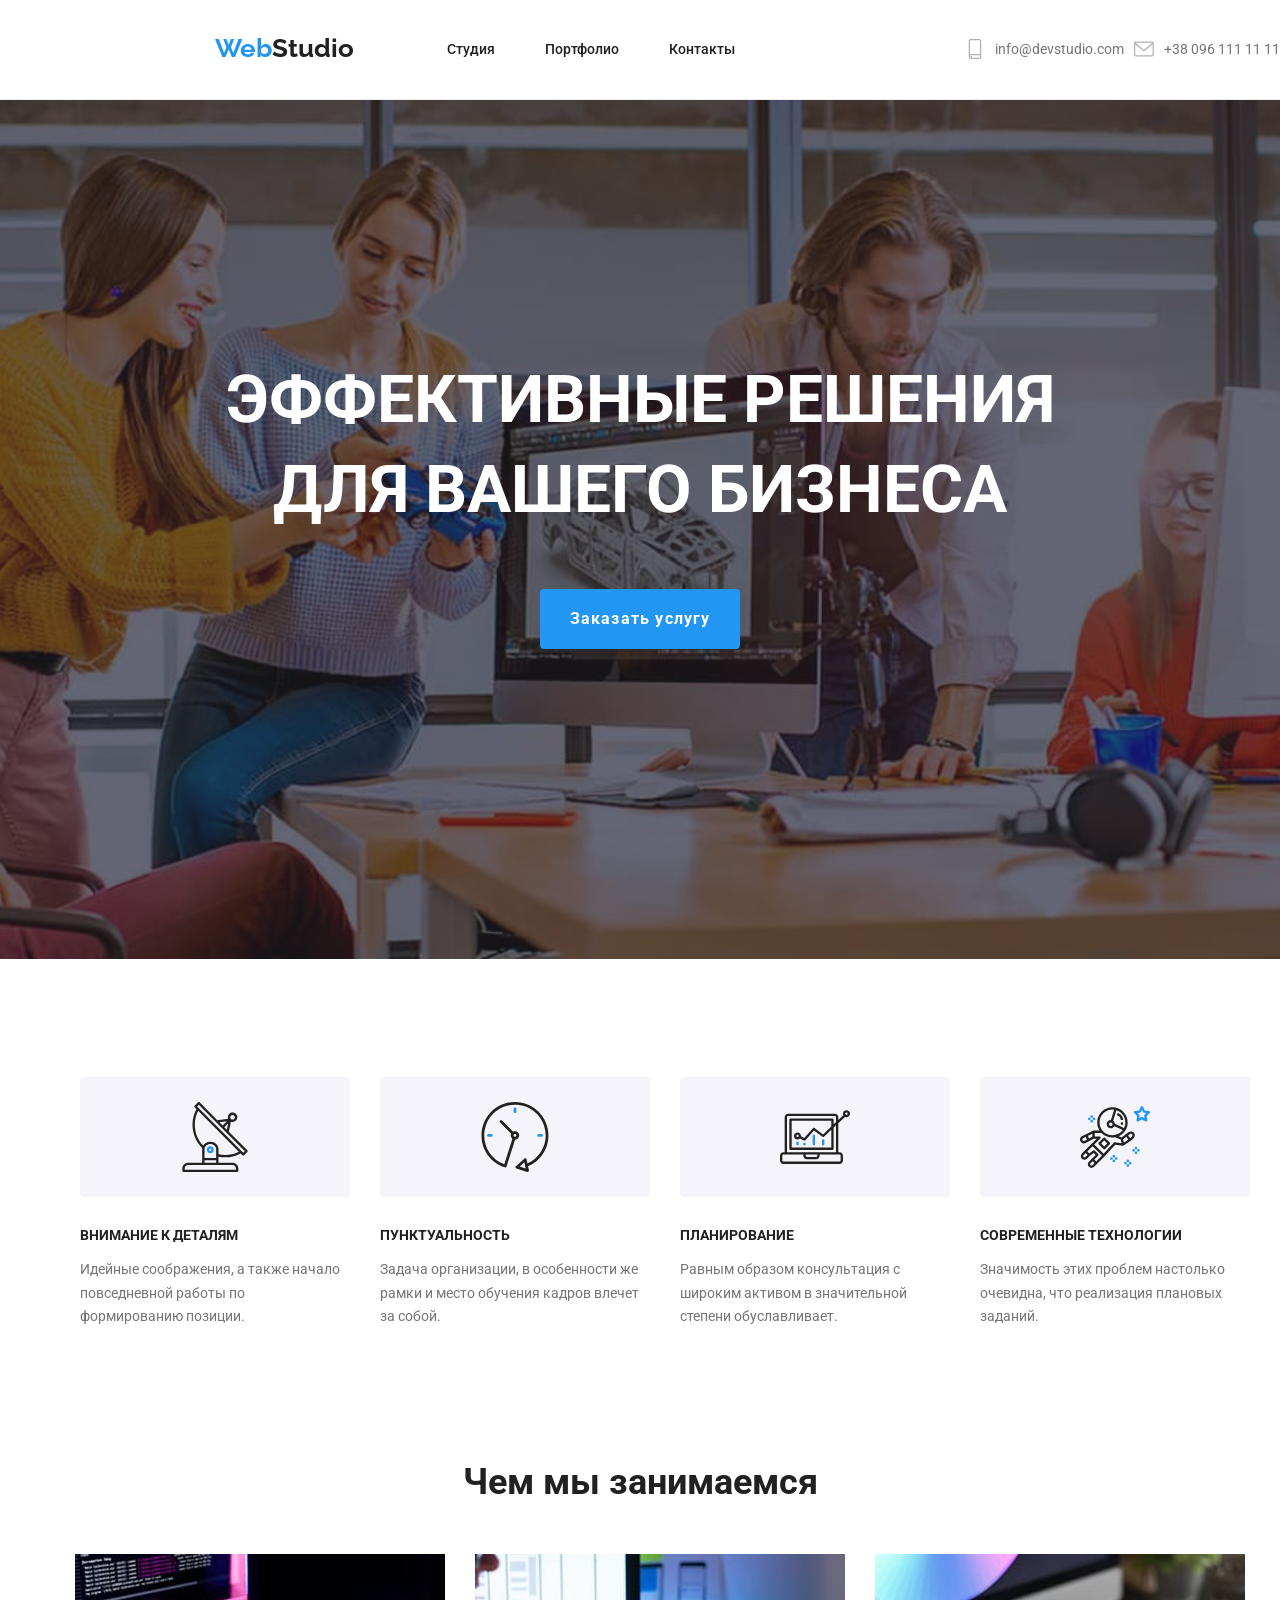
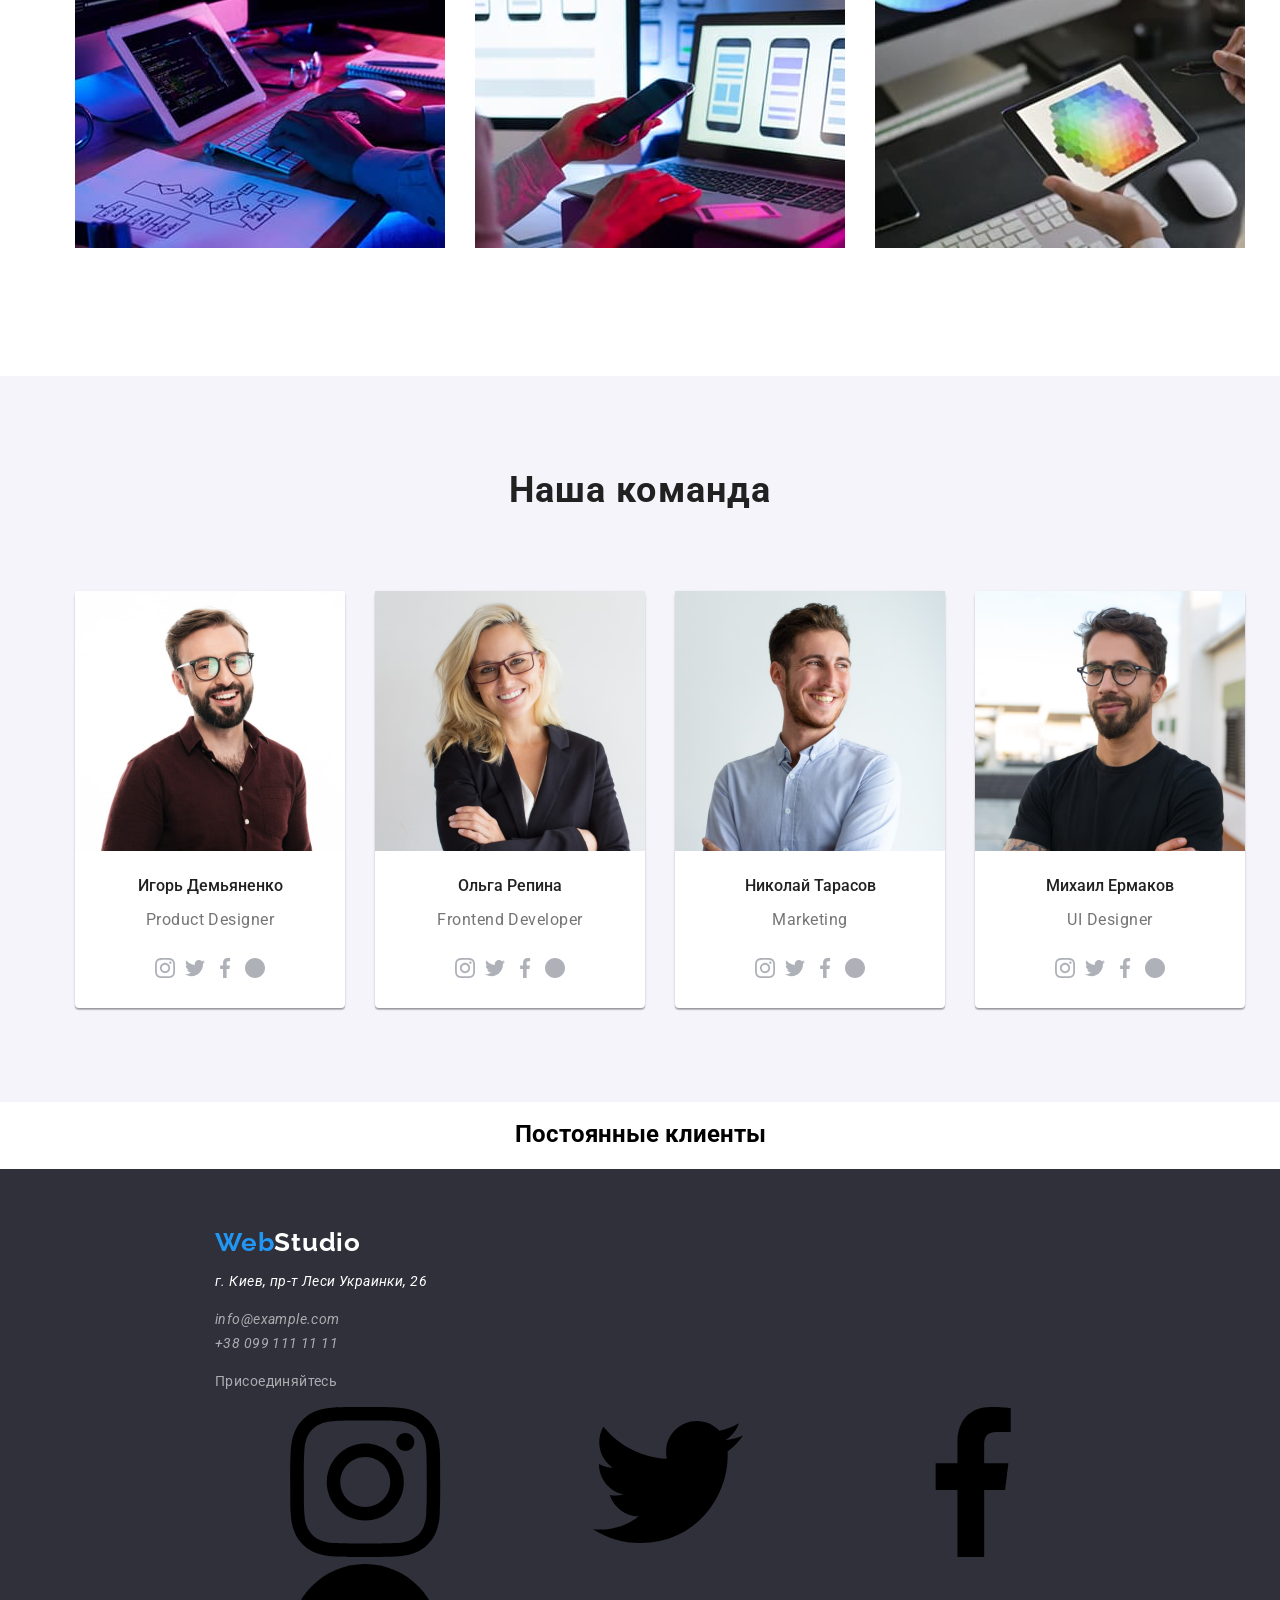
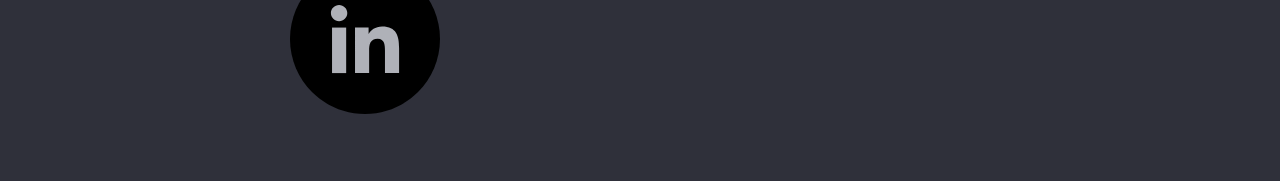
==== index.html @ 78b51d5a "6" ====
<!doctype html>
<html lang="ru">
  <head>
    <meta charset="utf-8" />
    <title>WebStudio</title>
    <link
      rel="stylesheet"
      href="https://cdnjs.cloudflare.com/ajax/libs/modern-normalize/3.0.1/modern-normalize.min.css"
      integrity="sha512-4G18m5m5f8U/[base64]"
    />
    <link rel="stylesheet" href="css/style.css" />
    <link rel="preconnect" href="https://fonts.googleapis.com" />
    <link rel="preconnect" href="https://fonts.gstatic.com" crossorigin />
    <link
      href="https://fonts.googleapis.com/css2?family=Roboto:ital,wght@0,100..900;1,100..900&display=swap"
      rel="stylesheet"
    />
    <link rel="preconnect" href="https://fonts.googleapis.com" />
    <link rel="preconnect" href="https://fonts.gstatic.com" crossorigin />
    <link
      href="https://fonts.googleapis.com/css2?family=Raleway:ital,wght@0,100..900;1,100..900&display=swap"
      rel="stylesheet"
    />
  </head>

  <body>
    <!--Верхняя линия-->
    <header class="header">
      <div class="container">
        <a href="index.html" class="logo">
          <span class="logo-web">Web</span>Studio
        </a>
        <nav>
          <ul class="navigation">
            <li><a href="index.html" class="nav-link">Студия</a></li>
            <li><a href="portfolio.html" class="nav-link">Портфолио</a></li>
            <li><a href="" class="nav-link">Контакты</a></li>
          </ul>
        </nav>

      <div class="header-contact">
        <div class="svg-div-header">
          <svg class="svg-header">
            <use href="./images/icons.svg#icon-smartphone"></use>
          </svg>
          </div>
          <a href="mailto:info@devstudio.com" class="contact"
            >info@devstudio.com</a
          >
          <div class="svg-div-header">
          <svg class="svg-header">
            <use href="./images/icons.svg#icon-envelope-hover"></use>
          </svg>
          </div>
          <a href="tel:+380961111111" class="contact">+38 096 111 11 11</a>
          </div>
        </div>
      </div>
    </header>

    <main>
      <!--Баннер/шапка-->
      <section class="banner">
        <div>
          <h1>
            ЭФФЕКТИВНЫЕ РЕШЕНИЯ<br />
            ДЛЯ ВАШЕГО БИЗНЕСА
          </h1>

          <button type="button">Заказать услугу</button>
        </div>
      </section>

      <!--Особенности-->
      <section class="section">
        <div class="container">
          <ul class="section-list">
            <li>
              <div class="svg-box">
                <svg class="section-svg">
                  <use href="./images/icons.svg#icon-antenna"></use>
                </svg>
              </div>
              <h2 class="section-title-h2">Внимание к деталям</h2>
              <p class="text-p">
                Идейные соображения, а также начало повседневной работы по
                формированию позиции.
              </p>
            </li>

            <li>
              <div class="svg-box">
                <svg class="section-svg">
                  <use href="./images/icons.svg#icon-clock"></use>
                </svg>
              </div>
              <h2 class="section-title-h2">Пунктуальность</h2>
              <p class="text-p">
                Задача организации, в особенности же рамки и место обучения
                кадров влечет за собой.
              </p>
            </li>

            <li>
              <div class="svg-box">
                <svg class="section-svg">
                  <use href="./images/icons.svg#icon-diagram"></use>
                </svg>
              </div>
              <h2 class="section-title-h2">Планирование</h2>
              <p class="text-p">
                Равным образом консультация с широким активом в значительной
                степени обуславливает.
              </p>
            </li>

            <li>
              <div class="svg-box">
                <svg class="section-svg">
                  <use href="./images/icons.svg#icon-astronaut"></use>
                </svg>
              </div>
              <h2 class="section-title-h2">Современные технологии</h2>
              <p class="text-p">
                Значимость этих проблем настолько очевидна, что реализация
                плановых заданий.
              </p>
            </li>
          </ul>
        </div>
      </section>

      <!--Чем мы занимаемся-->
      <section>
        <div>
          <h2 class="section-whatwedo-h2">Чем мы занимаемся</h2>

          <ul class="section-what-we-do">
            <li>
              <img
                src="images/box1.jpg"
                width="370"
                height="294"
                alt="компьютер, код"
              />
            </li>
            <li>
              <img
                src="images/box2.jpg"
                width="370"
                height="294"
                alt="компьютер, телефон"
              />
            </li>
            <li>
              <img
                src="images/box3.jpg"
                width="370"
                height="294"
                alt="палитра/цвета"
              />
            </li>
          </ul>
        </div>
      </section>

      <!--Наша команда-->
      <section>
        <div class="section-team">
          <h2 class="section-team-h2">Наша команда</h2>
          <ul class="section-team-list">
            <li class="section-team-li">
              <img
                src="images/team1.jpg"
                alt="работник1-Игорь"
                height="260"
                width="270"
              />
              <h3 class="section-title-h3">Игорь Демьяненко</h3>
              <p class="text-team">Product Designer</p>
              <div class="svg-div">
                <svg class="svg-team">
                  <use href="./images/icons.svg#icon-instagram"></use>
                </svg>
                <svg class="svg-team">
                  <use href="./images/icons.svg#icon-twitter"></use>
                </svg>
                <svg class="svg-team">
                  <use href="./images/icons.svg#icon-facebook"></use>
                </svg>
                <svg class="svg-team">
                  <use href="./images/icons.svg#icon-Ellipse"></use>
                </svg>
              </div>
            </li>

            <li class="section-team-li">
              <img
                src="images/team2.jpg"
                alt="работник2-Ольга"
                height="260"
                width="270"
              />
              <h3 class="section-title-h3">Ольга Репина</h3>
              <p class="text-team">Frontend Developer</p>
              <div class="svg-div">
                <svg class="svg-team">
                  <use href="./images/icons.svg#icon-instagram"></use>
                </svg>
                <svg class="svg-team">
                  <use href="./images/icons.svg#icon-twitter"></use>
                </svg>
                <svg class="svg-team">
                  <use href="./images/icons.svg#icon-facebook"></use>
                </svg>
                <svg class="svg-team">
                  <use href="./images/icons.svg#icon-Ellipse"></use>
                </svg>
              </div>
            </li>

            <li class="section-team-li">
              <img
                src="images/team3.jpg"
                alt="работник3-Николай"
                height="260"
                width="270"
              />
              <h3 class="section-title-h3">Николай Тарасов</h3>
              <p class="text-team">Marketing</p>
              <div class="svg-div">
                <svg class="svg-team">
                  <use href="./images/icons.svg#icon-instagram"></use>
                </svg>
                <svg class="svg-team">
                  <use href="./images/icons.svg#icon-twitter"></use>
                </svg>
                <svg class="svg-team">
                  <use href="./images/icons.svg#icon-facebook"></use>
                </svg>
                <svg class="svg-team">
                  <use href="./images/icons.svg#icon-Ellipse"></use>
                </svg>
              </div>
            </li>

            <li class="section-team-li">
              <img
                src="images/team4.jpg"
                alt="работник4-Михаил"
                height="260"
                width="270"
              />
              <h3 class="section-title-h3">Михаил Ермаков</h3>
              <p class="text-team">UI Designer</p>
              <div class="svg-div">
                <svg class="svg-team">
                  <use href="./images/icons.svg#icon-instagram"></use>
                </svg>
                <svg class="svg-team">
                  <use href="./images/icons.svg#icon-twitter"></use>
                </svg>
                <svg class="svg-team">
                  <use href="./images/icons.svg#icon-facebook"></use>
                </svg>
                <svg class="svg-team">
                  <use href="./images/icons.svg#icon-Ellipse"></use>
                </svg>
              </div>
            </li>
          </ul>
        </div>
      </section>

      <section class="clients">
        <h1>Постоянные клиенты</h1>
      </section>
    </main>

    <!--Подвал-->
    <footer class="footer">
      <div>
        <a href="index.html" class="footer-logo">
          <span class="logo-web">Web</span>Studio
        </a>
        <address>
          <p class="footer-text">г. Киев, пр-т Леси Украинки, 26</p>
          <a href="mailto:info@example.com" class="footer-link"
            >info@example.com</a
          >

          <a href="tel:+380991111111" class="footer-link">+38 099 111 11 11</a>
        </address>
        <p class="footer-join">Присоединяйтесь</p>
        <svg>
          <use href="./images/icons.svg#icon-instagram"></use>
        </svg>
        <svg>
          <use href="./images/icons.svg#icon-twitter"></use>
        </svg>
        <svg>
          <use href="./images/icons.svg#icon-facebook"></use>
        </svg>
        <svg>
          <use href="./images/icons.svg#icon-Ellipse"></use>
        </svg>
      </div>
    </footer>
  </body>
</html>
---- css/style.css ----
:root {
  --main-text: #757575;
  --button-fon: #2196f3;
  --text: #ffffff;
  --first-fon-button: #f5f4fa;
  --footer-text: #ffffff99;
  --text-headings: #212121;
  --background-color: #2f303a;
  --main-font: "Roboto", sans-serif;
  --logo-font: "Raleway";
  --line-color: #ececec;
  --svg-icon: #afb1b8;
}

.image {
  width: 100%;
}

.container {
  width: 1200px;
  margin: 0 auto;
  padding-bottom: 25px;
  padding-top: 24px;
  align-items: center;
  display: flex;
}

.section {
  padding-top: 94px;
  padding-bottom: 94px;
  margin: 0 auto;
}

.header {
  display: flex;
  align-items: center;
  justify-content: space-between;
  margin: 0 auto;
  background-color: var(--text);
  border-bottom: 1px solid var(--line-color);
  padding-left: 215px;
}

.header-contact {
  display: flex;
  align-items: center;
  gap: 10px;
  margin-left: auto;
}

.svg-div-header {
  display: flex;
  justify-content: center;
}

.svg-header {
  width: 20px;
  height: 20px;
  cursor: pointer;
  fill: var(--svg-icon);
}

.svg-header:hover {
  fill: var(--button-fon);
}

.svg-header:focus {
  fill: var(--button-fon);
}

.logo {
  font-family: var(--logo-font);
  font-weight: 700;
  font-size: 26px;
  text-decoration: none;
  color: var(--text-headings);
}

.logo-web {
  color: var(--button-fon);
}

.link {
  text-decoration: none;
}

.navigation {
  list-style: none;
  display: flex;
  gap: 50px;
  margin-left: 93px;
  padding: 0;
}

.nav-link {
  color: var(--text-headings);
  font-size: 14px;
  font-weight: 500;
  text-decoration: none;
}

.nav-link:hover {
  color: var(--button-fon);
}

.nav-link:focus {
  color: var(--button-fon);
}

.contact {
  color: var(--main-text);
  font-size: 14px;
  text-decoration: none;
}

.contact:hover {
  color: var(--button-fon);
}

.banner {
  background-image:
    linear-gradient(rgba(47, 48, 58, 0.4), rgba(47, 48, 58, 0.4)),
    url(../images/shapka.jpg);
  background-size: cover;
  background-position: center;
  background-repeat: no-repeat;
  color: var(--text);
  font-size: 44px;
  font-weight: 900;
  line-height: 1.36;
  text-align: center;
  padding-top: 200px;
  padding-bottom: 280px;
}

.banner button {
  background-color: var(--button-fon);
  color: var(--text);
  font-family: var(--main-font);
  font-size: 16px;
  font-weight: 700;
  line-height: 1.87;
  text-align: center;
  cursor: pointer;
  border: none;
  border-radius: 4px;
  letter-spacing: 1.2px;
  vertical-align: middle;
  margin-bottom: 30px;
  width: 200px;
  height: 60px;
}

.banner button:hover {
  background-color: var(--background-color);
}

body {
  font-family: var(--main-font);
  margin: 0;
}

.section-title-h2 {
  color: var(--text-headings);
  font-family: var(--main-font);
  font-size: 14px;
  font-weight: 700;
  text-transform: uppercase;
  gap: 10px;
  margin: 0;
}

.svg-box {
  width: 270px;
  height: 120px;
  background-color: var(--first-fon-button);
  border-radius: 4px;
  display: flex;
  align-items: center;
  justify-content: center;
  margin-bottom: 30px;
}

.section-svg {
  width: 70px;
  height: 70px;
  background-color: var(--first-fon-button);
}

.section-whatwedo-h2 {
  font-size: 36px;
  font-weight: 700;
  margin: 0 auto;
}

.text-p {
  color: var(--main-text);
  font-size: 14px;
  line-height: 1.714;
}

.section-whatwedo-h2 {
  color: var(--text-headings);
  font-size: 36px;
  text-align: center;
}

.section-what-we-do {
  list-style: none;
  display: flex;
  justify-content: center;
  gap: 30px;
  padding-top: 50px;
  padding-bottom: 94px;
  margin: 0 auto;
}

.section-list {
  list-style: none;
  display: flex;
  gap: 30px;
  margin: 0 auto;
  text-align: left;
}

.section-team {
  color: var(--text-headings);
  font-weight: 700;
  font-size: 36px;
  background-color: var(--first-fon-button);
}

.svg-team {
  width: 20px;
  height: 20px;
  cursor: pointer;
  fill: var(--svg-icon);
}

.svg-div {
  display: flex;
  justify-content: center;
  gap: 10px;
  margin-top: 28px;
}

.svg-team:hover {
  fill: var(--button-fon);
}

.svg-team:focus {
  fill: var(--button-fon);
}

.section-team-list {
  list-style: none;
  display: flex;
  justify-content: center;
  padding-bottom: 94px;
  gap: 30px;
  margin: 0 auto;
}

.section-team-li {
  background-color: #ffffff;
  padding-bottom: 30px;
  border-radius: 4px;
  box-shadow:
    0px 2px 1px 0px #00000033,
    0px 1px 1px 0px #00000024,
    0px 1px 3px 0px #0000001f;
}

.section-team-h2 {
  font-family: var(--main-font);
  font-size: 36px;
  text-align: center;
  letter-spacing: 1.08px;
  padding-top: 94px;
  padding-bottom: 50px;
}

.section-title-h3 {
  color: var(--text-headings);
  font-size: 16px;
  font-weight: 500;
  text-align: center;
}

.text-team {
  font-size: 16px;
  font-weight: 400;
  letter-spacing: 0.48px;
  color: var(--main-text);
  text-align: center;
}

.portfolio-title-h3 {
  font-size: 18px;
  line-height: 36px;
  font-weight: 700;
}

.portfolio-project-list {
  list-style: none;
  display: grid;
  grid-template-columns: auto auto auto;
  justify-content: center;
  gap: 30px;
  margin: 0 auto;
  padding: 0 auto;
  max-width: 1200px;
  padding-bottom: 94px;
}

.section-team-li2 {
  background-color: #ffffff;
  gap: 4px;
  padding: 0;
  border: 1px solid #eeeeee;
}

.card {
  padding: 20px;
}

.text-portfolio {
  margin: 0 auto;
}

.filters-list {
  list-style: none;
  display: flex;
  justify-content: center;
  gap: 9px;
  text-align: center;
  margin: 0 auto;
  padding-top: 94px;
  margin-bottom: 34px;
}

.text-portfolio {
  color: var(--main-text);
  font-size: 16px;
  line-height: 1.87;
}

.clients {
  text-align: center;
}

.button {
  cursor: pointer;
  color: var(--text-headings);
  background-color: var(--first-fon-button);
  font-family: var(--main-font);
  font-weight: 500;
  line-height: 1.625;
  size: 20px;
  border: none;
  border-radius: 4px;
}

.button:hover {
  background-color: var(--button-fon);
  color: var(--text);
}

.button:focus {
  background-color: var(--button-fon);
  color: var(--text);
}

.footer {
  color: var(--footer-text);
  font-size: 14px;
  line-height: 24px;
  letter-spacing: 0.42px;
  background-color: var(--background-color);
  text-decoration: none;
  display: block;
  padding-left: 215px;
  padding-bottom: 60px;
}

.footer-link {
  color: var(--footer-text);
  text-decoration: none;
  display: block;
}

.footer-link:hover {
  color: var(--button-fon);
}

.footer-link:focus {
  color: var(--button-fon);
}

.footer-text {
  color: var(--text);
}

.footer-logo {
  font-family: var(--logo-font);
  font-size: 26px;
  font-weight: 700;
  line-height: 100%;
  letter-spacing: 0.78px;
  color: var(--text);
  text-decoration: none;
  display: block;
  padding-top: 60px;
}
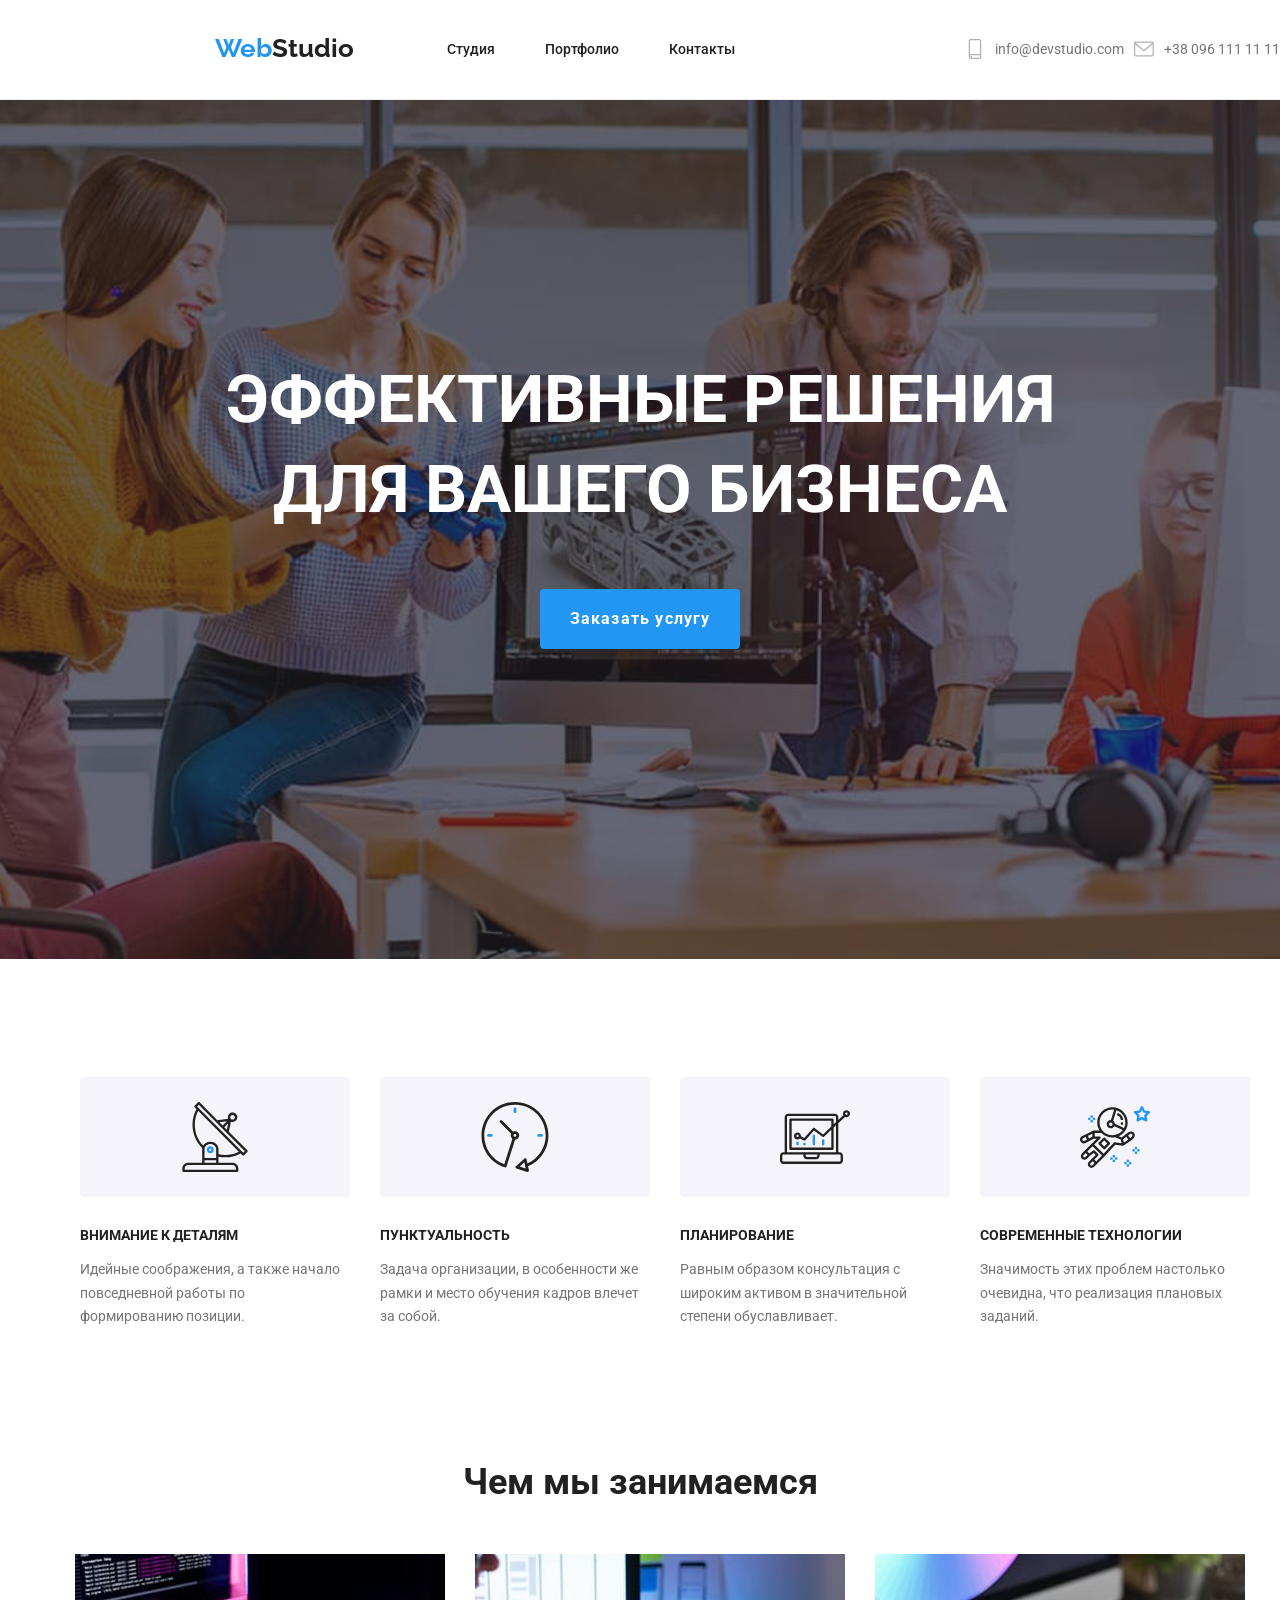
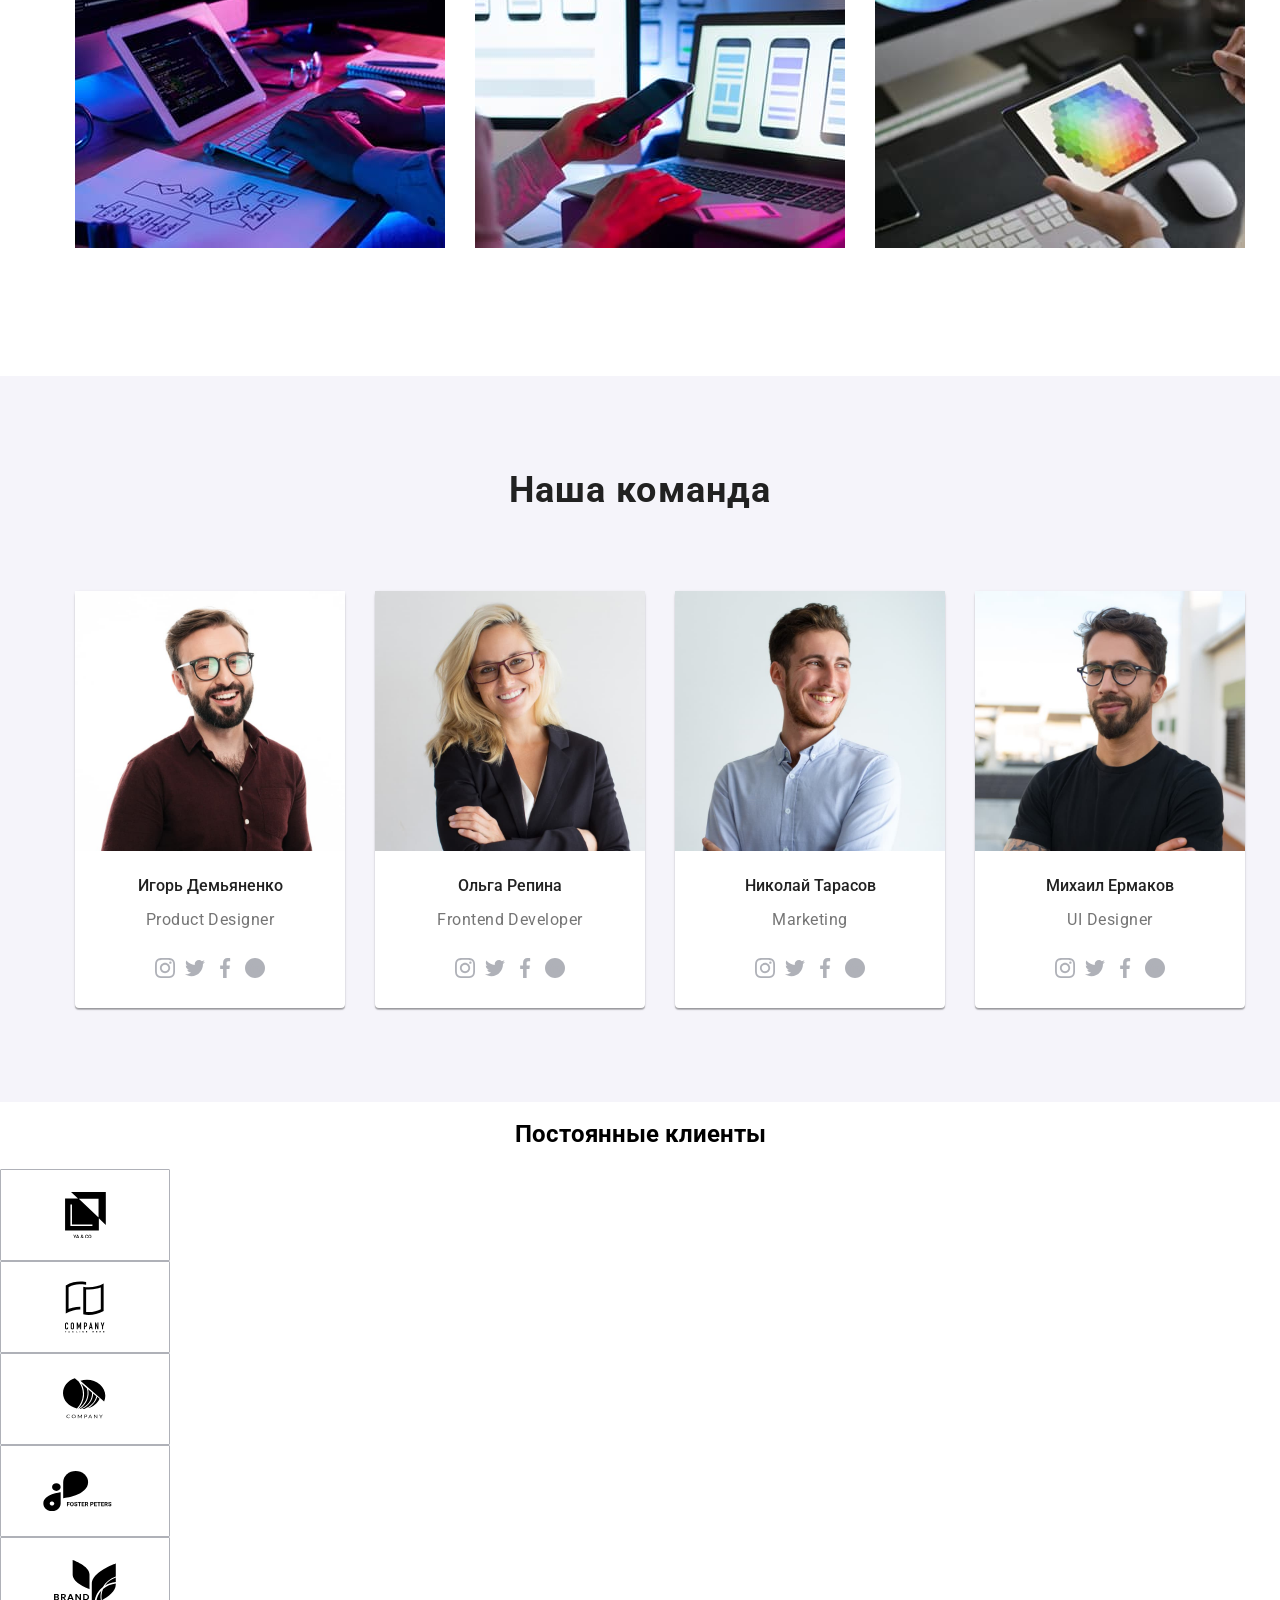
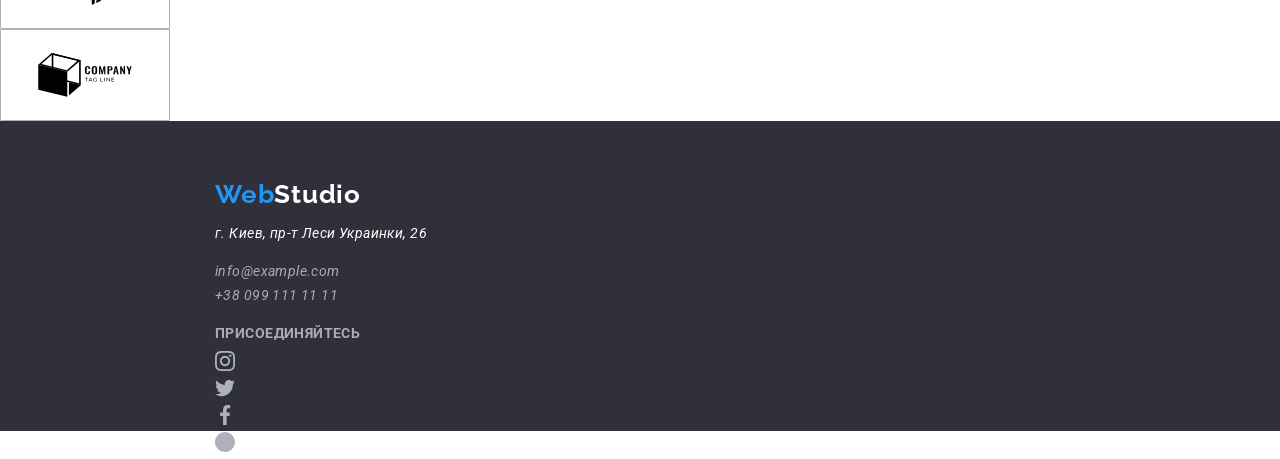
==== commit 4092079a: "7" ====
--- a/index.html
+++ b/index.html
@@ -274,6 +274,36 @@
 
       <section class="clients">
         <h1>Постоянные клиенты</h1>
+              <div class="svg-box-client">
+                <svg class="svg-clients"  width="41" height="46.7">
+                  <use href="./images/icons.svg#icon-group"></use>
+                </svg>
+                </div>
+                <div class="svg-box-client">
+                <svg class="svg-clients" width="40" height="52">
+                  <use href="./images/icons.svg#icon-group-1"></use>
+                </svg>
+                </div>
+                <div class="svg-box-client">
+                <svg class="svg-clients" width="43.46" height="41.18">
+                  <use href="./images/icons.svg#icon-group-2"></use>
+                </svg>
+                </div>
+                <div class="svg-box-client">
+                <svg class="svg-clients" width="84.44" height="40.62">
+                  <use href="./images/icons.svg#icon-group-3"></use>
+                </svg>
+                </div>
+                <div class="svg-box-client">
+                <svg class="svg-clients" width="62.54" height="45.43">
+                  <use href="./images/icons.svg#icon-group-4"></use>
+                </svg>
+                </div>
+                <div class="svg-box-client">
+                <svg class="svg-clients" width="93.79" height="43.93">
+                  <use href="./images/icons.svg#icon-group-5"></use>
+                </svg>
+                </div>
       </section>
     </main>
 
@@ -291,19 +321,21 @@
 
           <a href="tel:+380991111111" class="footer-link">+38 099 111 11 11</a>
         </address>
-        <p class="footer-join">Присоединяйтесь</p>
-        <svg>
+        <p class="footer-join">ПРИСОЕДИНЯЙТЕСЬ</p>
+        <div class="footer-join-icon">
+        <svg class="footer-svg">
           <use href="./images/icons.svg#icon-instagram"></use>
         </svg>
-        <svg>
+        <svg class="footer-svg"> 
           <use href="./images/icons.svg#icon-twitter"></use>
         </svg>
-        <svg>
+        <svg class="footer-svg">
           <use href="./images/icons.svg#icon-facebook"></use>
         </svg>
-        <svg>
+        <svg class="footer-svg">
           <use href="./images/icons.svg#icon-Ellipse"></use>
         </svg>
+        </div>
       </div>
     </footer>
   </body>
--- a/css/style.css
+++ b/css/style.css
@@ -349,6 +349,25 @@
   text-align: center;
 }
 
+.svg-box-client {
+  width: 170px;
+  height: 92px;
+  display: flex;
+  border: 1px solid #afb1b8;
+  border-radius: 1px;
+  align-items: center;
+  justify-content: center;
+  cursor: pointer;
+  gap: 30px;
+}
+
+.svg-clients {
+}
+
+.svg-clients:hover {
+  fill: var(--button-fon);
+}
+
 .button {
   cursor: pointer;
   color: var(--text-headings);
@@ -412,3 +431,25 @@
   display: block;
   padding-top: 60px;
 }
+
+.footer-join-icon {
+  width: 20px;
+  height: 20px;
+  cursor: pointer;
+  fill: var(--svg-icon);
+}
+
+.footer-svg {
+  width: 20px;
+  height: 20px;
+  cursor: pointer;
+  fill: var(--svg-icon);
+}
+
+.footer-join {
+  width: 145px;
+  height: 16px;
+  font-weight: 700;
+  font-size: 14px;
+  letter-spacing: 3%;
+}
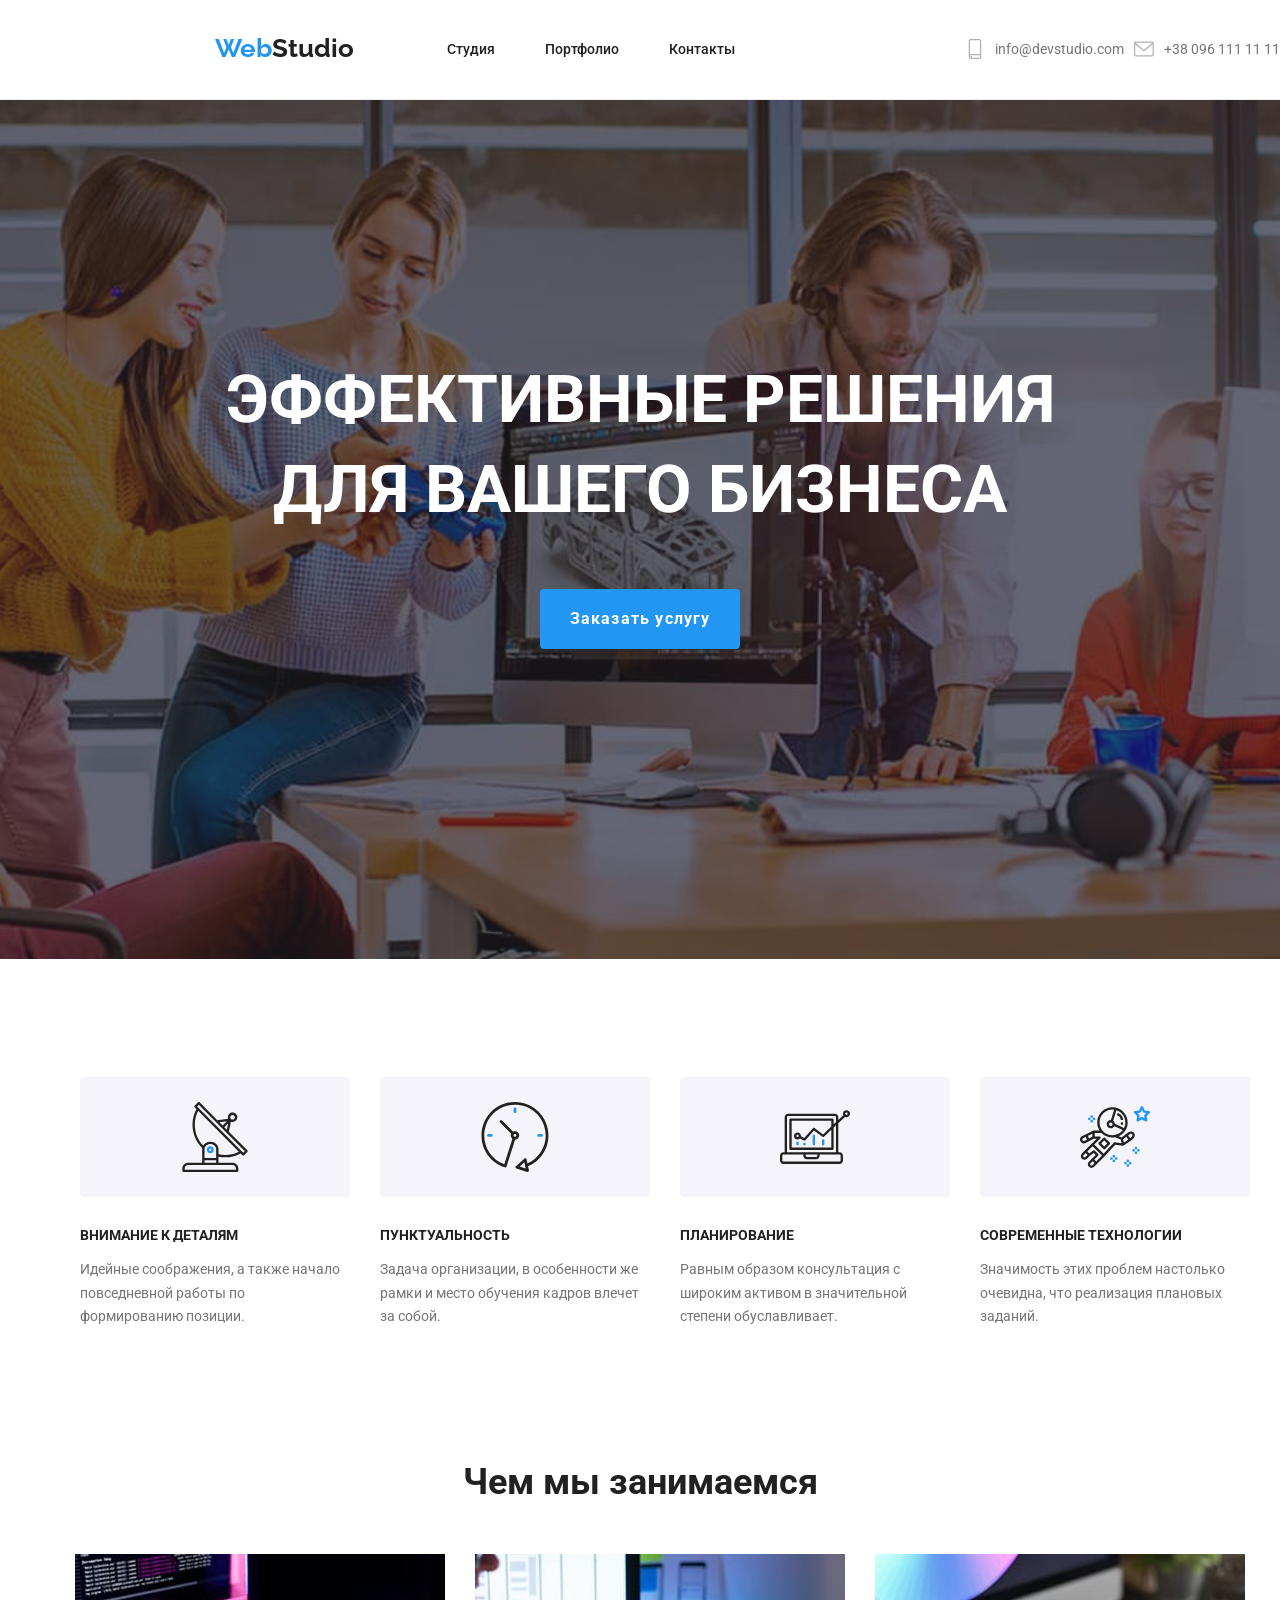
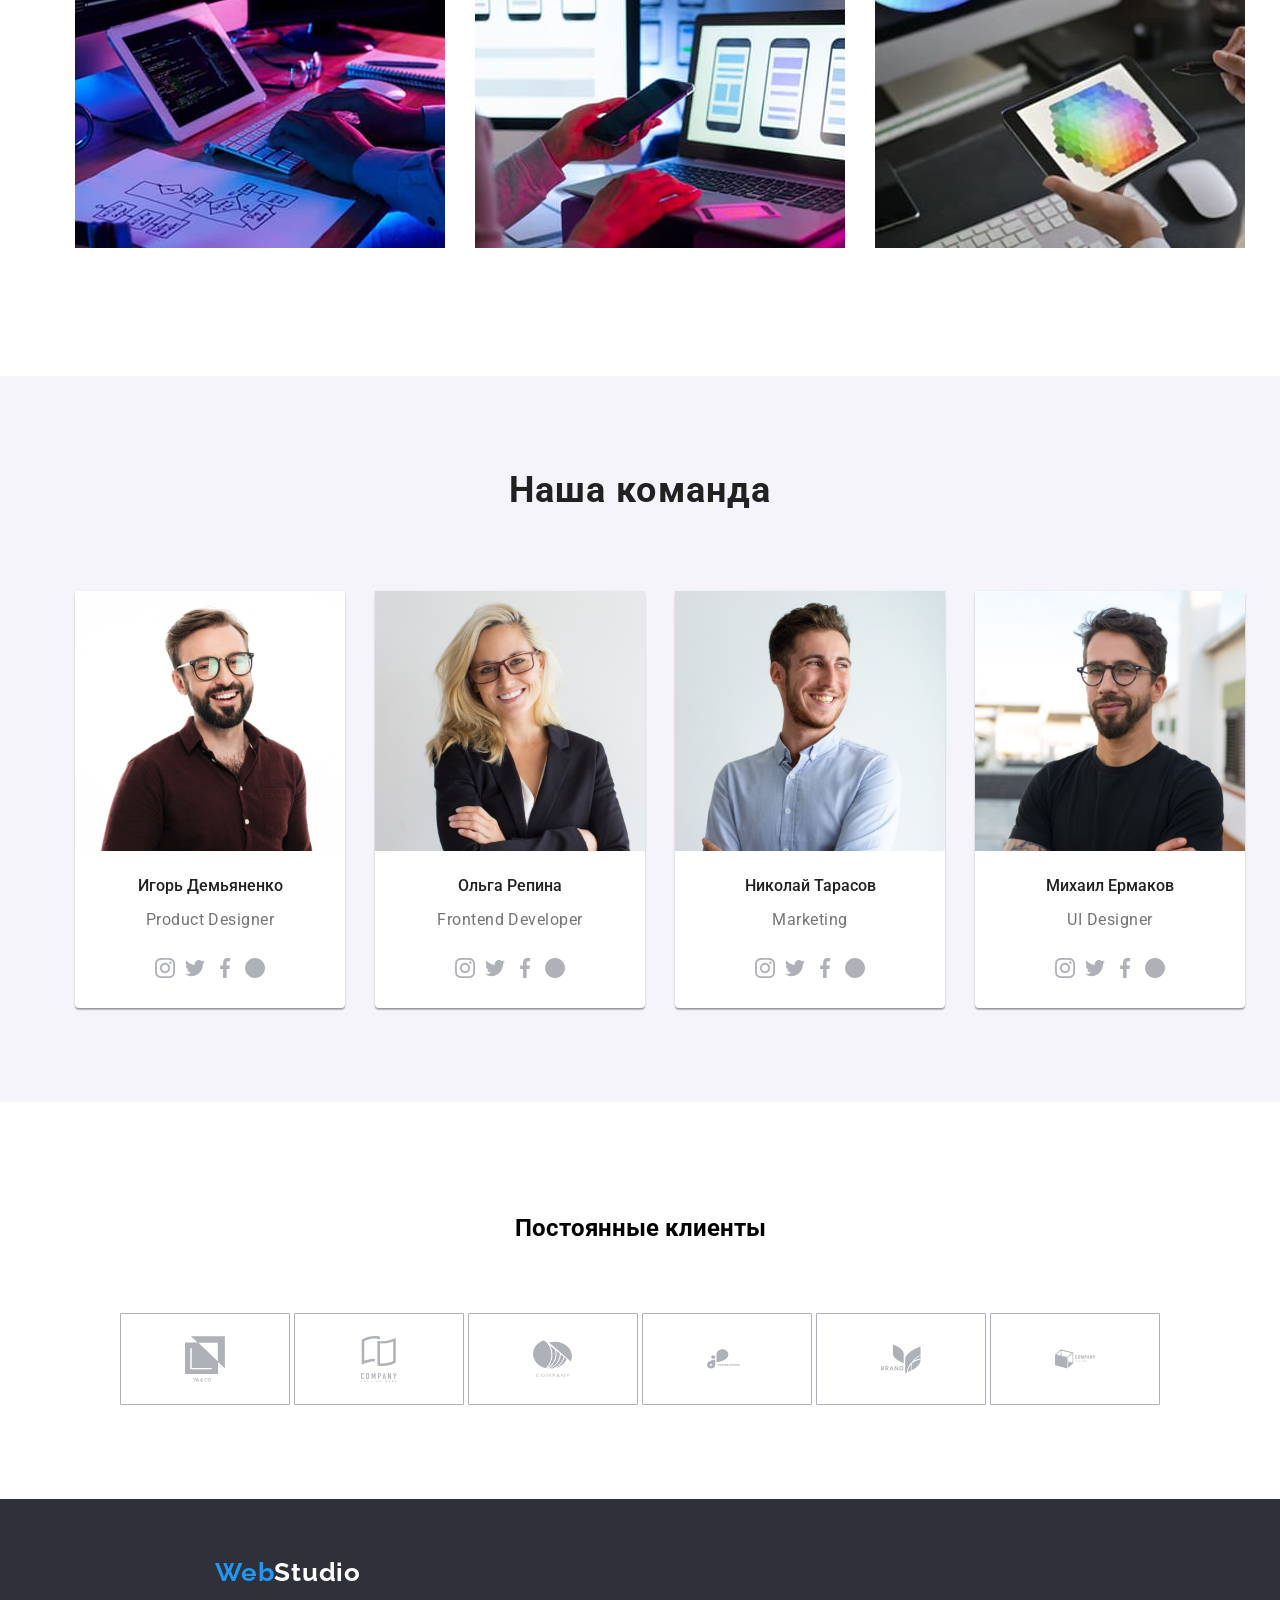
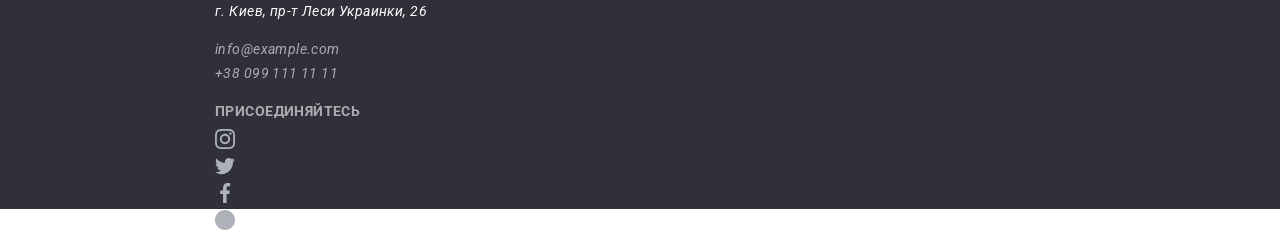
==== commit 62818231: "8" ====
--- a/index.html
+++ b/index.html
@@ -275,32 +275,32 @@
       <section class="clients">
         <h1>Постоянные клиенты</h1>
               <div class="svg-box-client">
-                <svg class="svg-clients"  width="41" height="46.7">
+                <svg class="svg-clients">
                   <use href="./images/icons.svg#icon-group"></use>
                 </svg>
                 </div>
                 <div class="svg-box-client">
-                <svg class="svg-clients" width="40" height="52">
+                <svg class="svg-clients">
                   <use href="./images/icons.svg#icon-group-1"></use>
                 </svg>
                 </div>
                 <div class="svg-box-client">
-                <svg class="svg-clients" width="43.46" height="41.18">
+                <svg class="svg-clients">
                   <use href="./images/icons.svg#icon-group-2"></use>
                 </svg>
                 </div>
                 <div class="svg-box-client">
-                <svg class="svg-clients" width="84.44" height="40.62">
+                <svg class="svg-clients">
                   <use href="./images/icons.svg#icon-group-3"></use>
                 </svg>
                 </div>
                 <div class="svg-box-client">
-                <svg class="svg-clients" width="62.54" height="45.43">
+                <svg class="svg-clients">
                   <use href="./images/icons.svg#icon-group-4"></use>
                 </svg>
                 </div>
                 <div class="svg-box-client">
-                <svg class="svg-clients" width="93.79" height="43.93">
+                <svg class="svg-clients">
                   <use href="./images/icons.svg#icon-group-5"></use>
                 </svg>
                 </div>
--- a/css/style.css
+++ b/css/style.css
@@ -347,21 +347,26 @@
 
 .clients {
   text-align: center;
+  padding-top: 94px;
+  padding-bottom: 94px;
 }
 
 .svg-box-client {
   width: 170px;
   height: 92px;
-  display: flex;
+  display: inline-flex;
   border: 1px solid #afb1b8;
   border-radius: 1px;
   align-items: center;
   justify-content: center;
   cursor: pointer;
-  gap: 30px;
+  margin-top: 50px;
 }
 
 .svg-clients {
+  fill: var(--svg-icon);
+  width: 40px;
+  height: 46px;
 }
 
 .svg-clients:hover {
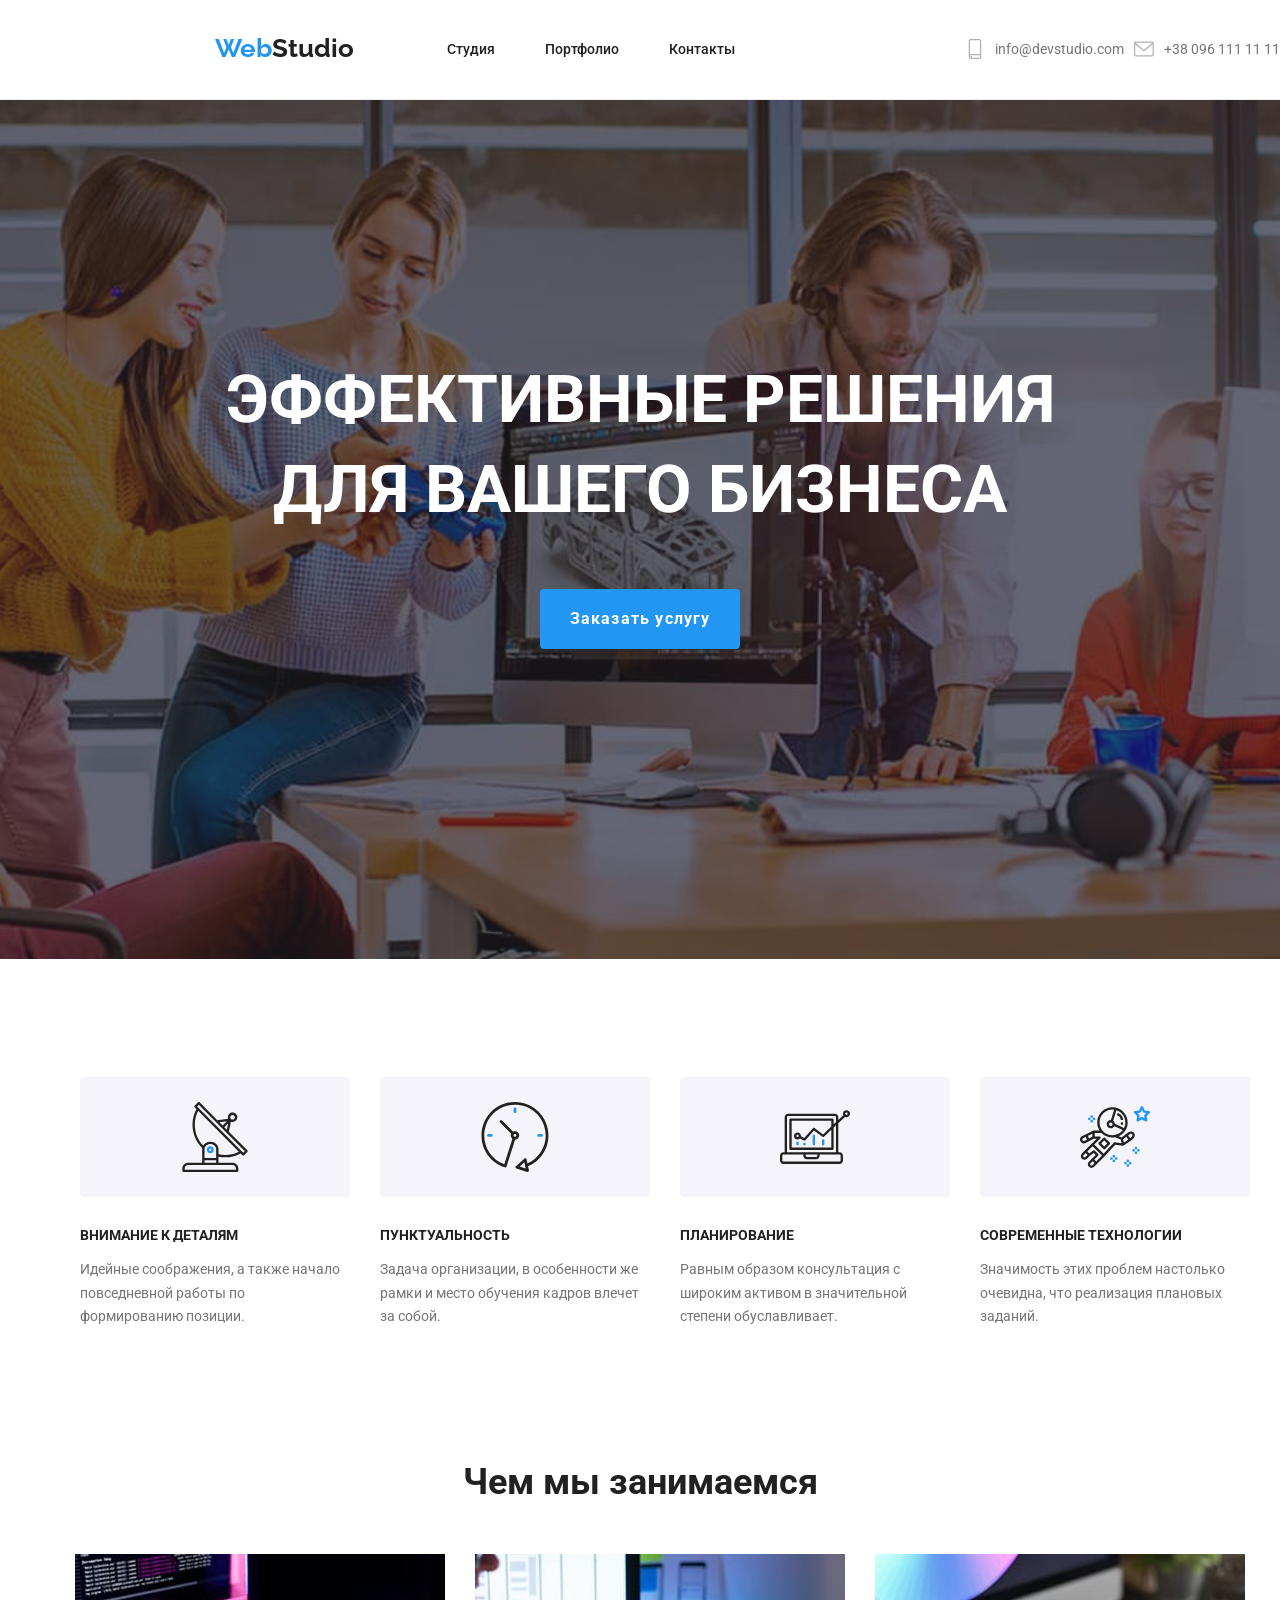
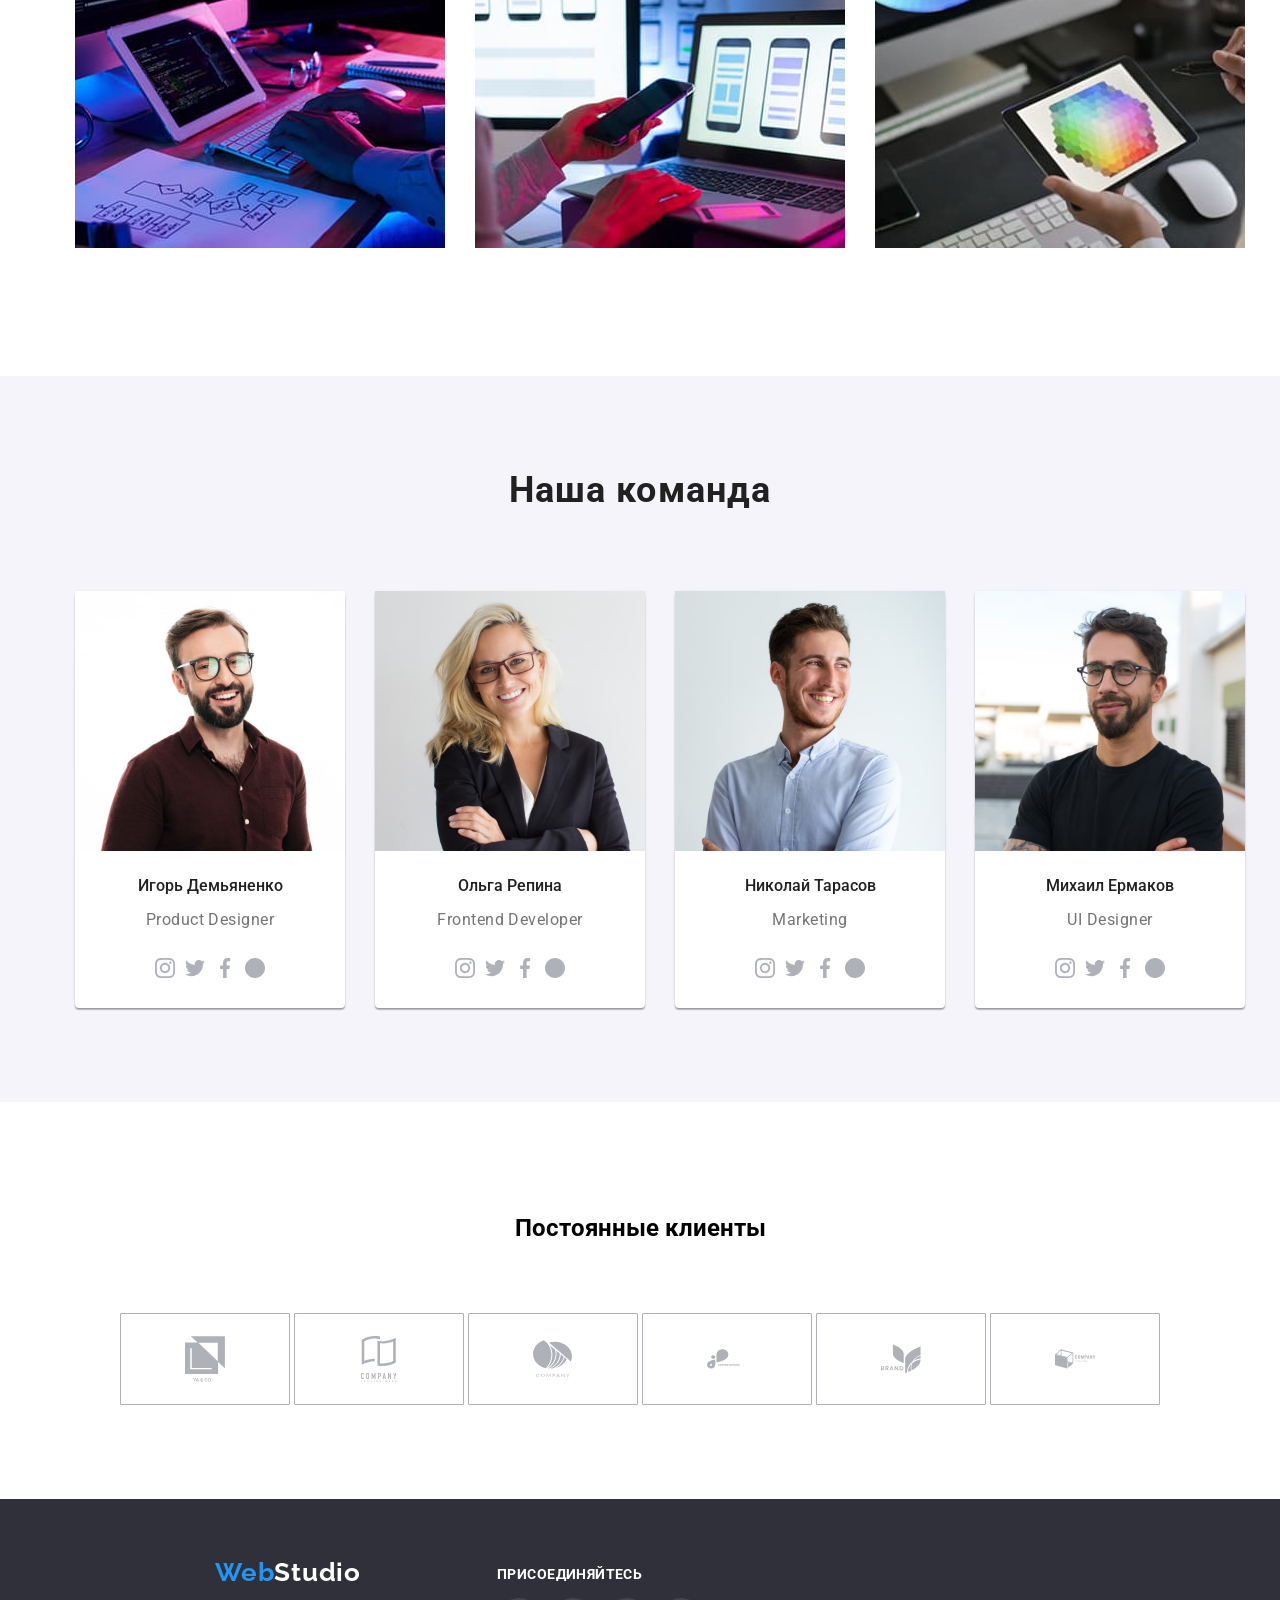
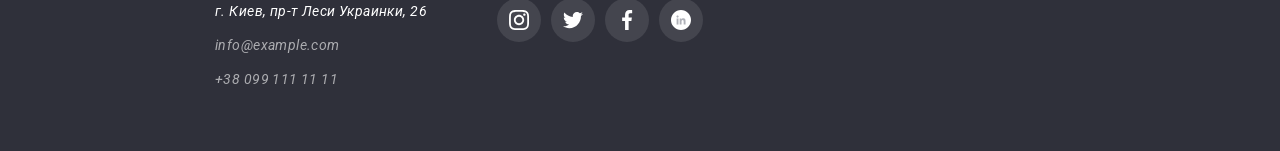
==== commit a1b8d8a6: "9" ====
--- a/index.html
+++ b/index.html
@@ -309,7 +309,8 @@
 
     <!--Подвал-->
     <footer class="footer">
-      <div>
+      <div class="footer-container">
+      <div class="footer-address">
         <a href="index.html" class="footer-logo">
           <span class="logo-web">Web</span>Studio
         </a>
@@ -321,22 +322,33 @@
 
           <a href="tel:+380991111111" class="footer-link">+38 099 111 11 11</a>
         </address>
+      </div>
+      <div class="footer-social">
         <p class="footer-join">ПРИСОЕДИНЯЙТЕСЬ</p>
         <div class="footer-join-icon">
-        <svg class="footer-svg">
+        <div class="icon-box">
+          <svg class="footer-svg">
           <use href="./images/icons.svg#icon-instagram"></use>
         </svg>
+        </div>
+        <div class="icon-box">
         <svg class="footer-svg"> 
           <use href="./images/icons.svg#icon-twitter"></use>
         </svg>
+        </div>
+        <div class="icon-box">
         <svg class="footer-svg">
           <use href="./images/icons.svg#icon-facebook"></use>
         </svg>
+        </div>
+        <div class="icon-box">
         <svg class="footer-svg">
           <use href="./images/icons.svg#icon-Ellipse"></use>
         </svg>
         </div>
-      </div>
+        </div>
+        </div>
+        </div>
     </footer>
   </body>
 </html>
--- a/css/style.css
+++ b/css/style.css
@@ -402,27 +402,31 @@
   letter-spacing: 0.42px;
   background-color: var(--background-color);
   text-decoration: none;
-  display: block;
   padding-left: 215px;
   padding-bottom: 60px;
+  gap: 70px;
+}
+
+.footer-container {
+  display: flex;
+  align-items: center;
+  gap: 70px;
 }
 
 .footer-link {
   color: var(--footer-text);
   text-decoration: none;
   display: block;
+  margin-top: 10px;
 }
 
 .footer-link:hover {
   color: var(--button-fon);
 }
 
-.footer-link:focus {
-  color: var(--button-fon);
-}
-
 .footer-text {
   color: var(--text);
+  margin-bottom: 10px;
 }
 
 .footer-logo {
@@ -438,23 +442,60 @@
 }
 
 .footer-join-icon {
-  width: 20px;
-  height: 20px;
+  display: flex;
+  gap: 10px;
   cursor: pointer;
   fill: var(--svg-icon);
+}
+
+.footer-join-icon:hover {
+  color: var(--button-fon);
+}
+
+.footer-join-icon:focus {
+  color: var(--button-fon);
+}
+
+.footer-social {
+  display: flex;
+  flex-direction: column;
+}
+
+.icon-box {
+  display: flex;
+  align-items: center;
+  justify-content: center;
+  width: 44px;
+  height: 44px;
+  border-radius: 50%;
+  background-color: rgba(255, 255, 255, 0.1);
+}
+
+.icon-box:hover {
+  background-color: var(--button-fon);
 }
 
 .footer-svg {
   width: 20px;
   height: 20px;
   cursor: pointer;
-  fill: var(--svg-icon);
+  fill: var(--text);
+}
+
+.footer-svg:hover {
+  fill: var(--text);
+}
+
+.footer-svg:focus {
+  fill: var(--text);
 }
 
 .footer-join {
+  color: var(--text);
   width: 145px;
   height: 16px;
   font-weight: 700;
   font-size: 14px;
   letter-spacing: 3%;
-}
+  margin-bottom: 20px;
+}
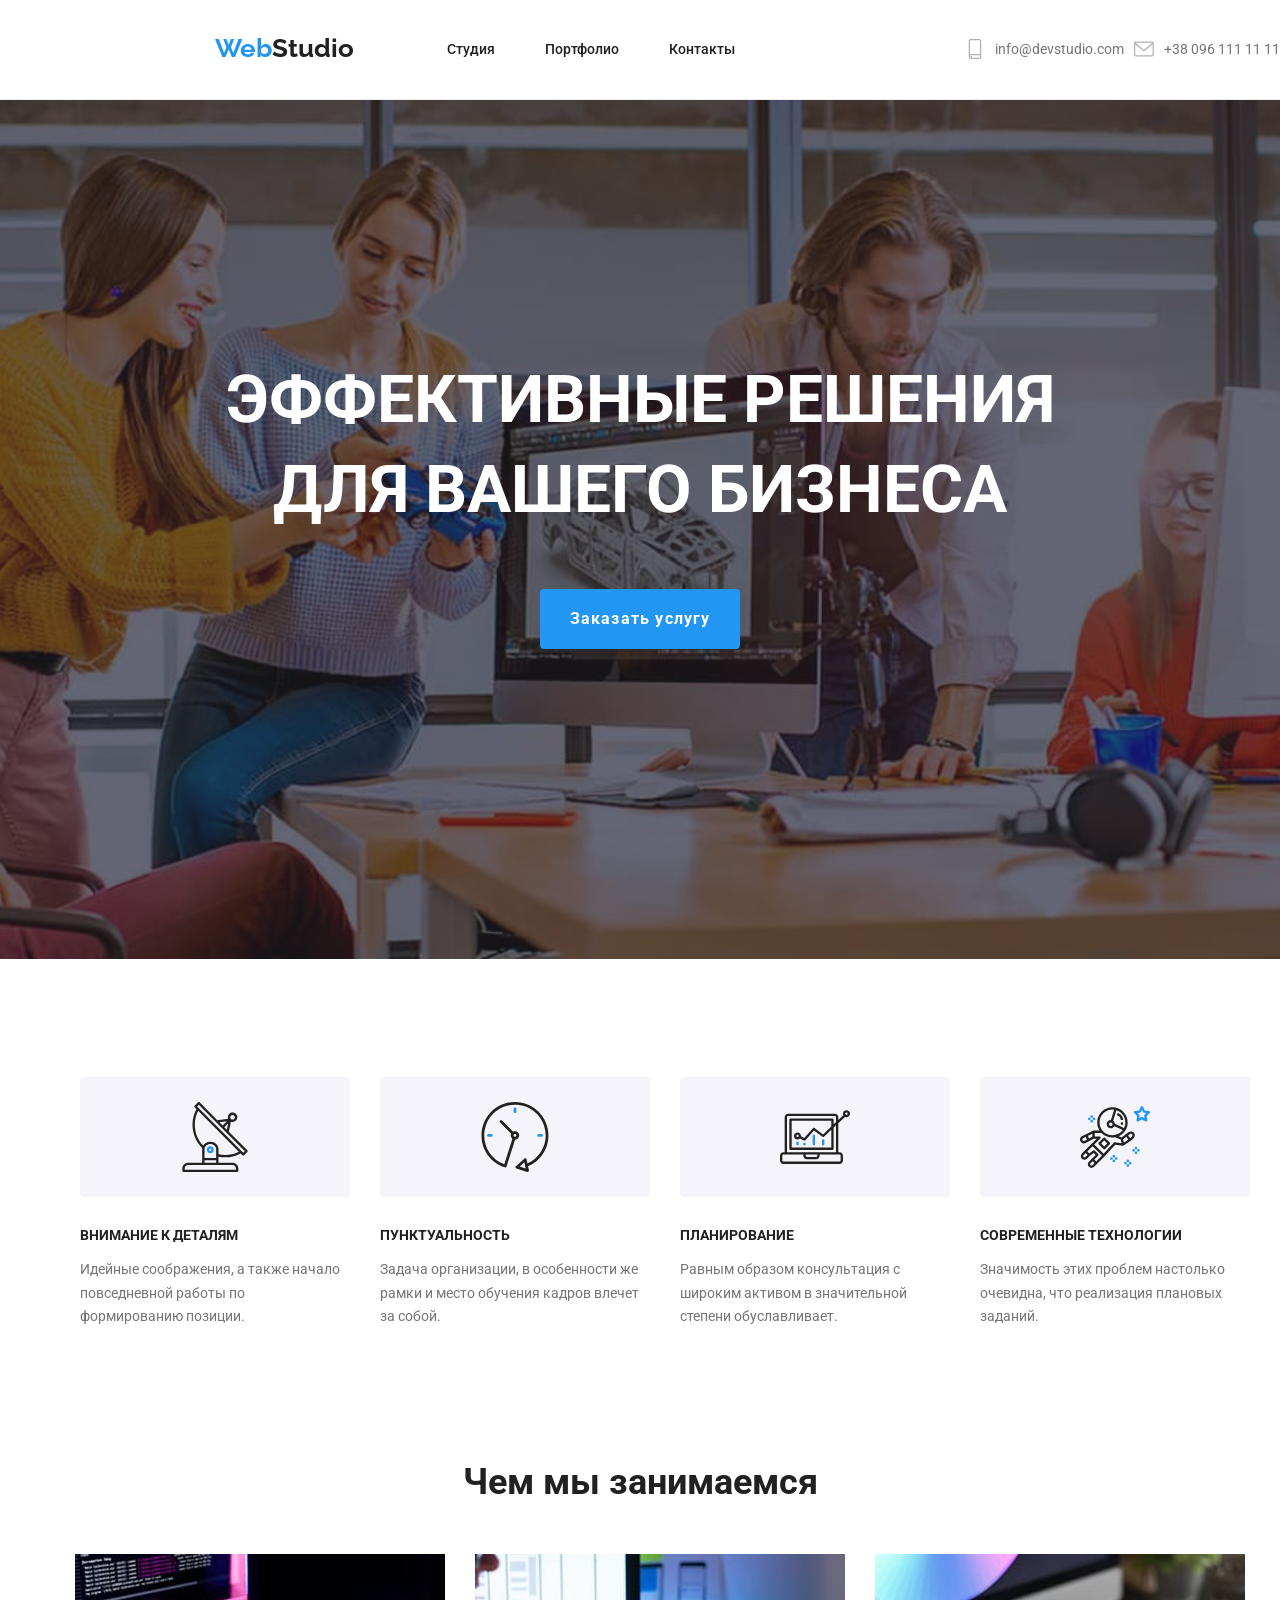
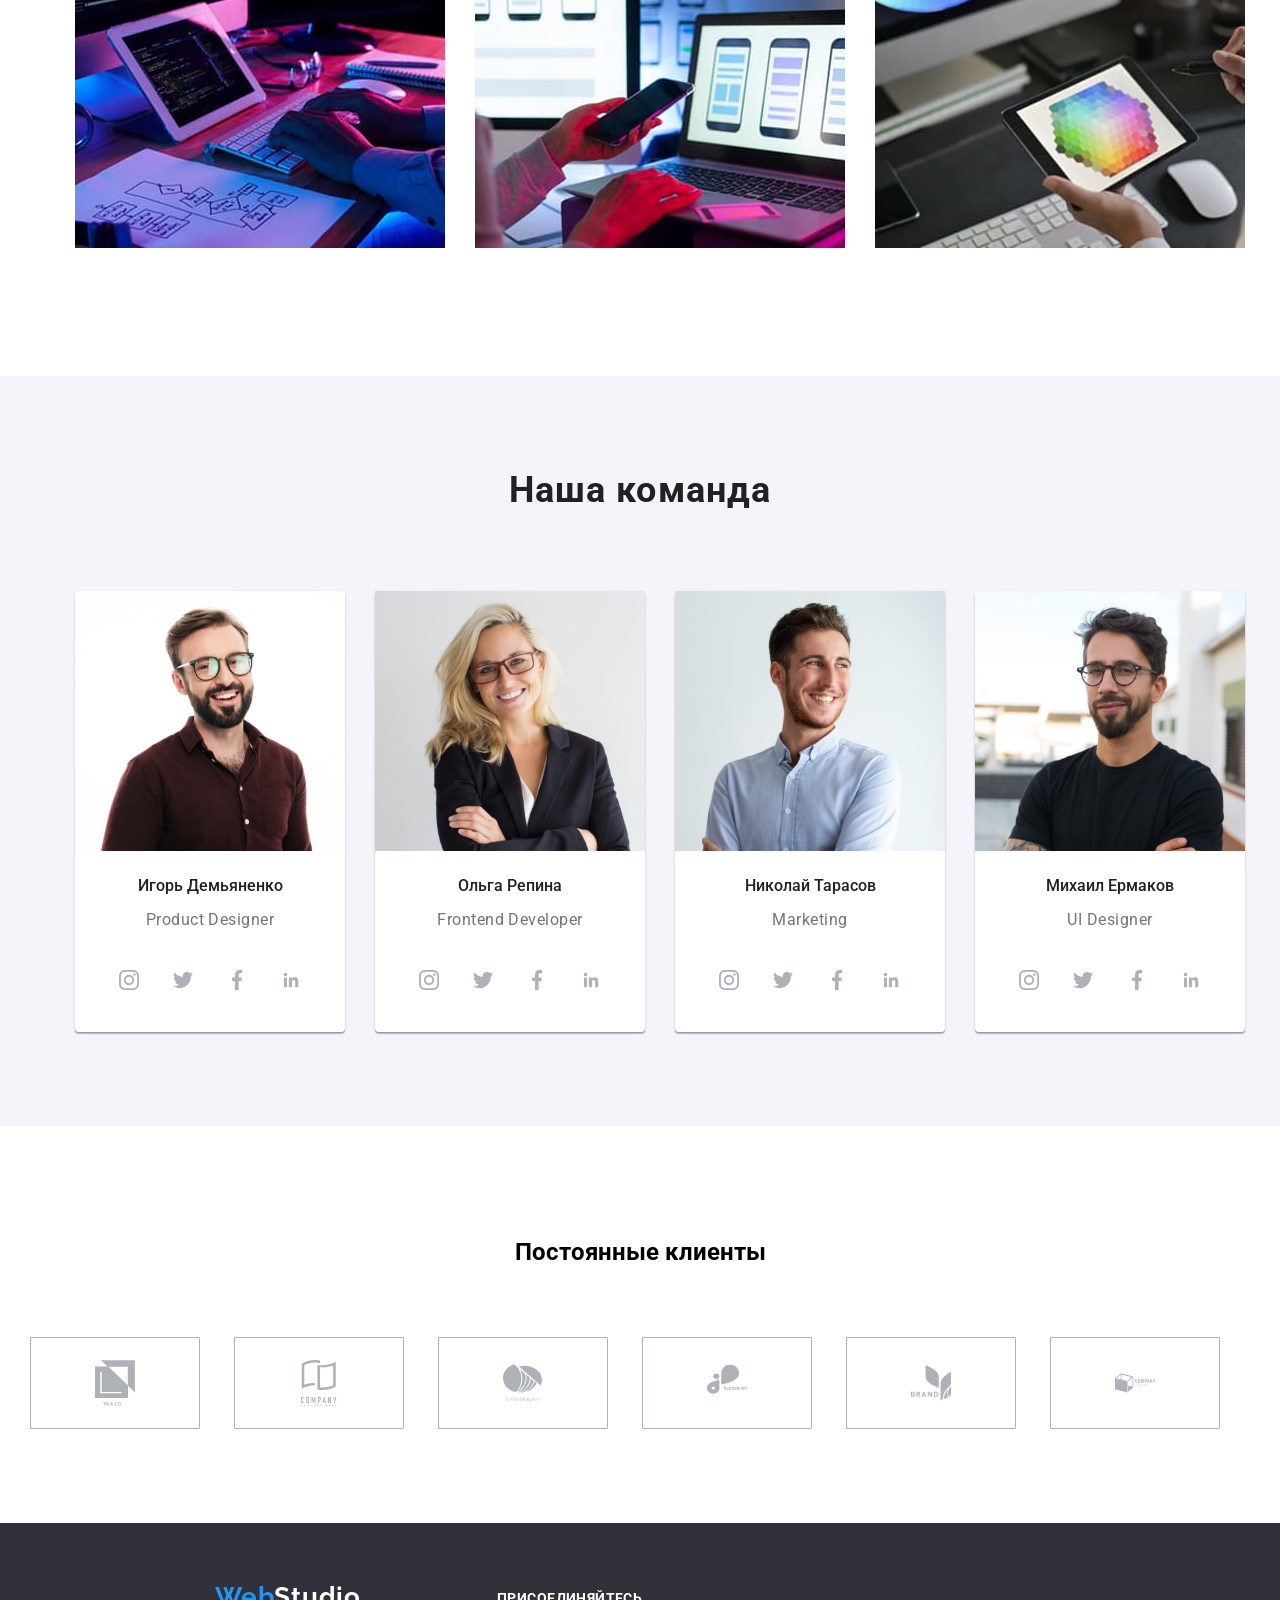
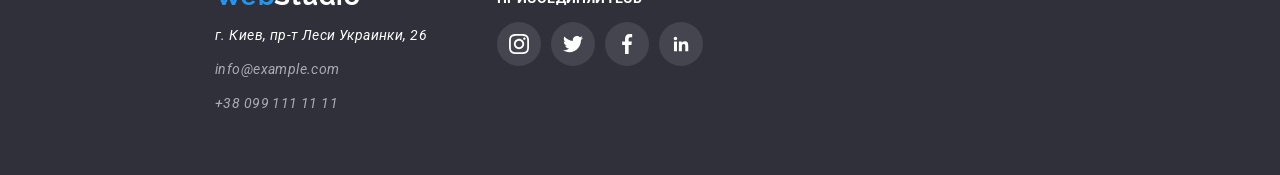
==== commit 719ae57f: "10" ====
--- a/index.html
+++ b/index.html
@@ -165,9 +165,10 @@
       </section>
 
       <!--Наша команда-->
-      <section>
-        <div class="section-team">
+      <section class="section-team">
+        <div>
           <h2 class="section-team-h2">Наша команда</h2>
+
           <ul class="section-team-list">
             <li class="section-team-li">
               <img
@@ -176,21 +177,35 @@
                 height="260"
                 width="270"
               />
+
               <h3 class="section-title-h3">Игорь Демьяненко</h3>
               <p class="text-team">Product Designer</p>
+
+            <!--SVG соц.сети-->
               <div class="svg-div">
-                <svg class="svg-team">
-                  <use href="./images/icons.svg#icon-instagram"></use>
-                </svg>
-                <svg class="svg-team">
-                  <use href="./images/icons.svg#icon-twitter"></use>
-                </svg>
-                <svg class="svg-team">
-                  <use href="./images/icons.svg#icon-facebook"></use>
-                </svg>
-                <svg class="svg-team">
-                  <use href="./images/icons.svg#icon-Ellipse"></use>
-                </svg>
+                <a href="#" class="icon-svg-link">
+                  <svg class="svg-team">
+                    <use href="./images/icons.svg#icon-instagram"></use>
+                  </svg>
+                </a>
+
+                <a href="#" class="icon-svg-link">
+                  <svg class="svg-team">
+                    <use href="./images/icons.svg#icon-twitter"></use>
+                  </svg>
+                </a>
+
+                <a href="#" class="icon-svg-link">
+                  <svg class="svg-team">
+                    <use href="./images/icons.svg#icon-facebook"></use>
+                  </svg>
+                </a>
+
+                <a href="#" class="icon-svg-link">
+                  <svg class="svg-team">
+                    <use href="./images/icons.svg#icon-Ellipse"></use>
+                  </svg>
+                </a>
               </div>
             </li>
 
@@ -201,21 +216,35 @@
                 height="260"
                 width="270"
               />
+
               <h3 class="section-title-h3">Ольга Репина</h3>
               <p class="text-team">Frontend Developer</p>
+
+            <!--SVG соц.сети-->
               <div class="svg-div">
-                <svg class="svg-team">
-                  <use href="./images/icons.svg#icon-instagram"></use>
-                </svg>
-                <svg class="svg-team">
-                  <use href="./images/icons.svg#icon-twitter"></use>
-                </svg>
-                <svg class="svg-team">
-                  <use href="./images/icons.svg#icon-facebook"></use>
-                </svg>
-                <svg class="svg-team">
-                  <use href="./images/icons.svg#icon-Ellipse"></use>
-                </svg>
+                <a href="#" class="icon-svg-link">
+                  <svg class="svg-team">
+                    <use href="./images/icons.svg#icon-instagram"></use>
+                  </svg>
+                </a>
+
+                <a href="#" class="icon-svg-link">
+                  <svg class="svg-team">
+                    <use href="./images/icons.svg#icon-twitter"></use>
+                  </svg>
+                </a>
+
+                <a href="#" class="icon-svg-link">
+                  <svg class="svg-team">
+                    <use href="./images/icons.svg#icon-facebook"></use>
+                  </svg>
+                </a>
+
+                <a href="#" class="icon-svg-link">
+                  <svg class="svg-team">
+                    <use href="./images/icons.svg#icon-Ellipse"></use>
+                  </svg>
+                </a>
               </div>
             </li>
 
@@ -226,21 +255,35 @@
                 height="260"
                 width="270"
               />
+
               <h3 class="section-title-h3">Николай Тарасов</h3>
               <p class="text-team">Marketing</p>
+
+              <!--SVG соц.сети-->
               <div class="svg-div">
-                <svg class="svg-team">
-                  <use href="./images/icons.svg#icon-instagram"></use>
-                </svg>
-                <svg class="svg-team">
-                  <use href="./images/icons.svg#icon-twitter"></use>
-                </svg>
-                <svg class="svg-team">
-                  <use href="./images/icons.svg#icon-facebook"></use>
-                </svg>
-                <svg class="svg-team">
-                  <use href="./images/icons.svg#icon-Ellipse"></use>
-                </svg>
+                <a href="#" class="icon-svg-link">
+                  <svg class="svg-team">
+                    <use href="./images/icons.svg#icon-instagram"></use>
+                  </svg>
+                </a>
+
+                <a href="#" class="icon-svg-link">
+                  <svg class="svg-team">
+                    <use href="./images/icons.svg#icon-twitter"></use>
+                  </svg>
+                </a>
+
+                <a href="#" class="icon-svg-link">
+                  <svg class="svg-team">
+                    <use href="./images/icons.svg#icon-facebook"></use>
+                  </svg>
+                </a>
+
+                <a href="#" class="icon-svg-link">
+                  <svg class="svg-team">
+                    <use href="./images/icons.svg#icon-Ellipse"></use>
+                  </svg>
+                </a>
               </div>
             </li>
 
@@ -251,25 +294,39 @@
                 height="260"
                 width="270"
               />
+
               <h3 class="section-title-h3">Михаил Ермаков</h3>
               <p class="text-team">UI Designer</p>
+
+              <!--SVG соц.сети-->
               <div class="svg-div">
-                <svg class="svg-team">
-                  <use href="./images/icons.svg#icon-instagram"></use>
-                </svg>
-                <svg class="svg-team">
-                  <use href="./images/icons.svg#icon-twitter"></use>
-                </svg>
-                <svg class="svg-team">
-                  <use href="./images/icons.svg#icon-facebook"></use>
-                </svg>
-                <svg class="svg-team">
-                  <use href="./images/icons.svg#icon-Ellipse"></use>
-                </svg>
-              </div>
-            </li>
-          </ul>
-        </div>
+                <a href="#" class="icon-svg-link">
+                  <svg class="svg-team">
+                    <use href="./images/icons.svg#icon-instagram"></use>
+                  </svg>
+                </a>
+
+                <a href="#" class="icon-svg-link">
+                  <svg class="svg-team">
+                    <use href="./images/icons.svg#icon-twitter"></use>
+                  </svg>
+                </a>
+
+                <a href="#" class="icon-svg-link">
+                  <svg class="svg-team">
+                    <use href="./images/icons.svg#icon-facebook"></use>
+                  </svg>
+                </a>
+
+                <a href="#" class="icon-svg-link">
+                  <svg class="svg-team">
+                    <use href="./images/icons.svg#icon-Ellipse"></use>
+                  </svg>
+                </a>
+              </div>
+             </li>
+           </ul>
+         </div>
       </section>
 
       <section class="clients">
--- a/css/style.css
+++ b/css/style.css
@@ -223,33 +223,43 @@
   text-align: left;
 }
 
+.svg-div {
+  display: flex;
+  justify-content: center;
+  gap: 10px;
+  margin-top: 28px;
+}
+
 .section-team {
   color: var(--text-headings);
   font-weight: 700;
   font-size: 36px;
   background-color: var(--first-fon-button);
+}
+
+.icon-svg-link {
+  width: 44px;
+  height: 44px;
+  display: flex;
+  align-items: center;
+  justify-content: center;
+  border-radius: 50%;
+  cursor: pointer;
+}
+
+.icon-svg-link:hover {
+  background-color: var(--button-fon);
 }
 
 .svg-team {
   width: 20px;
   height: 20px;
-  cursor: pointer;
   fill: var(--svg-icon);
 }
 
-.svg-div {
-  display: flex;
-  justify-content: center;
-  gap: 10px;
-  margin-top: 28px;
-}
-
 .svg-team:hover {
-  fill: var(--button-fon);
-}
-
-.svg-team:focus {
-  fill: var(--button-fon);
+  fill: var(--text);
+  background-color: var(--button-fon);
 }
 
 .section-team-list {
@@ -361,6 +371,7 @@
   justify-content: center;
   cursor: pointer;
   margin-top: 50px;
+  margin-right: 30px;
 }
 
 .svg-clients {
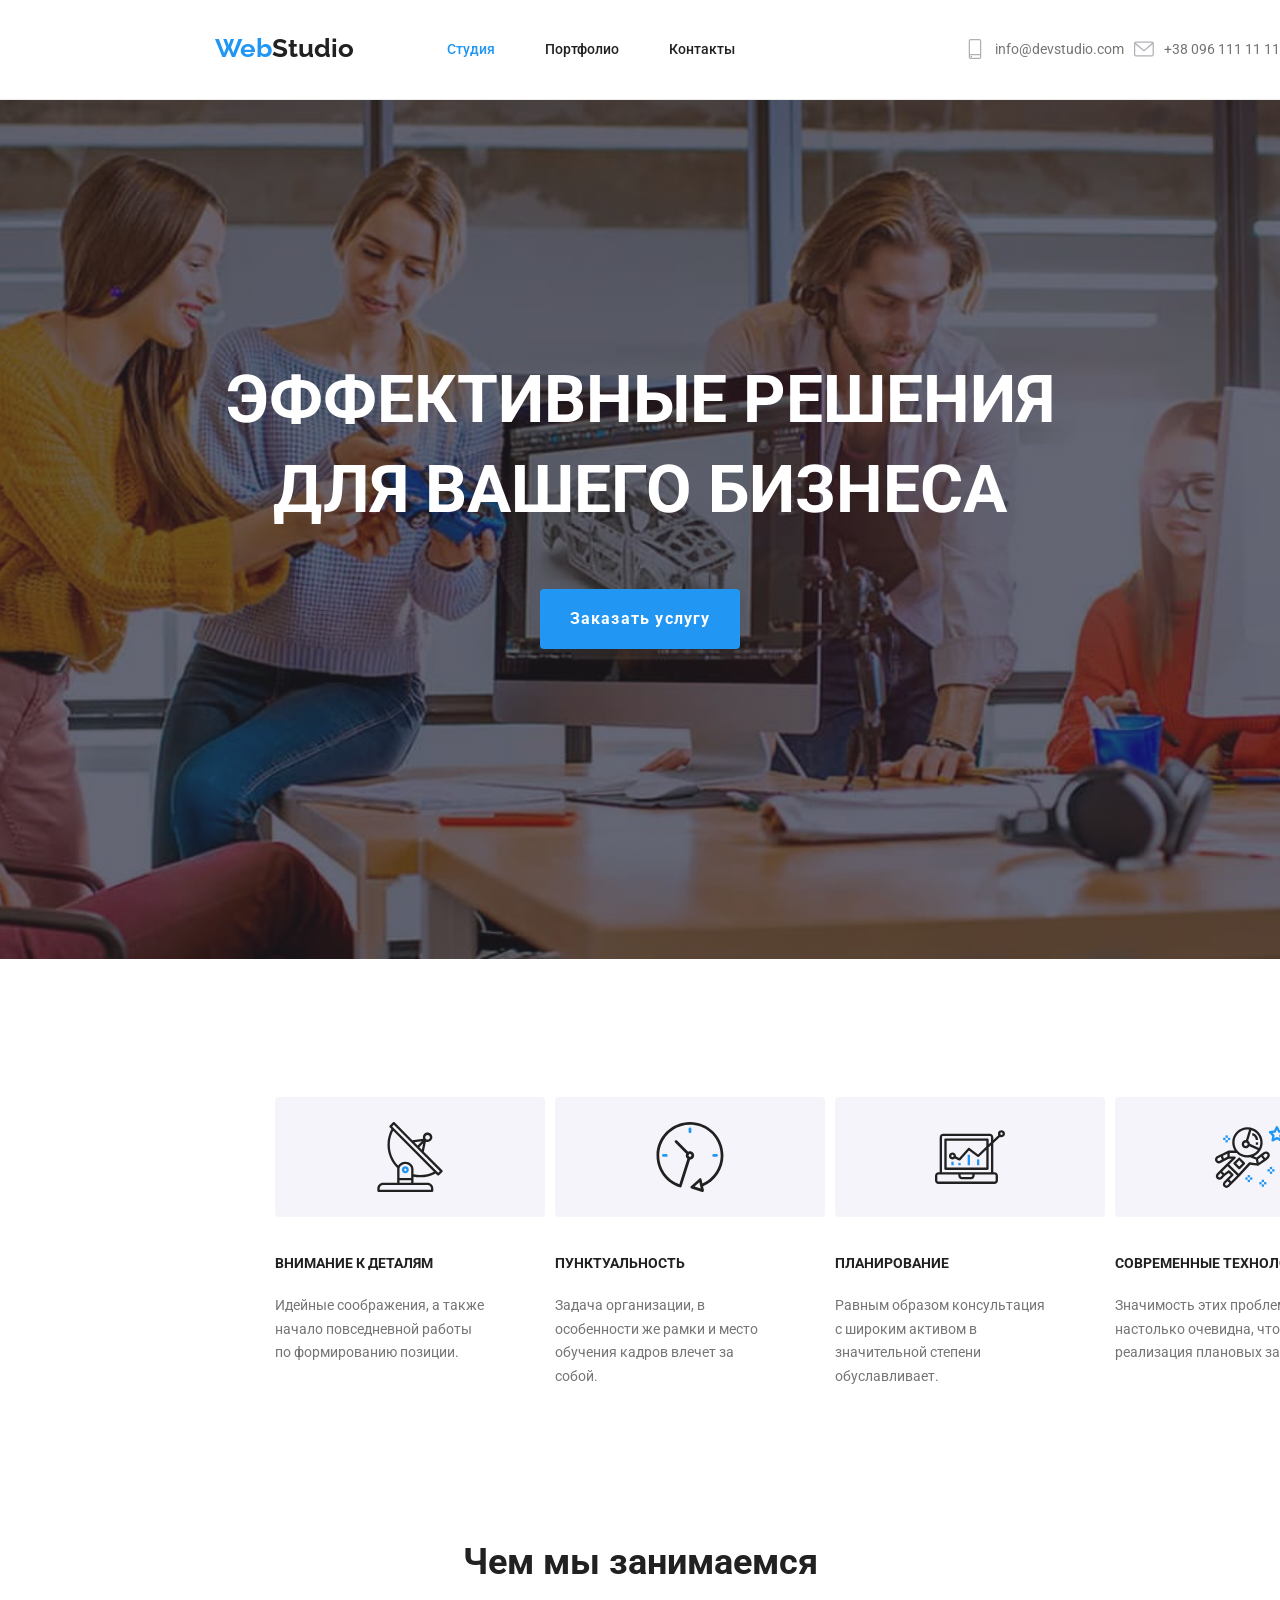
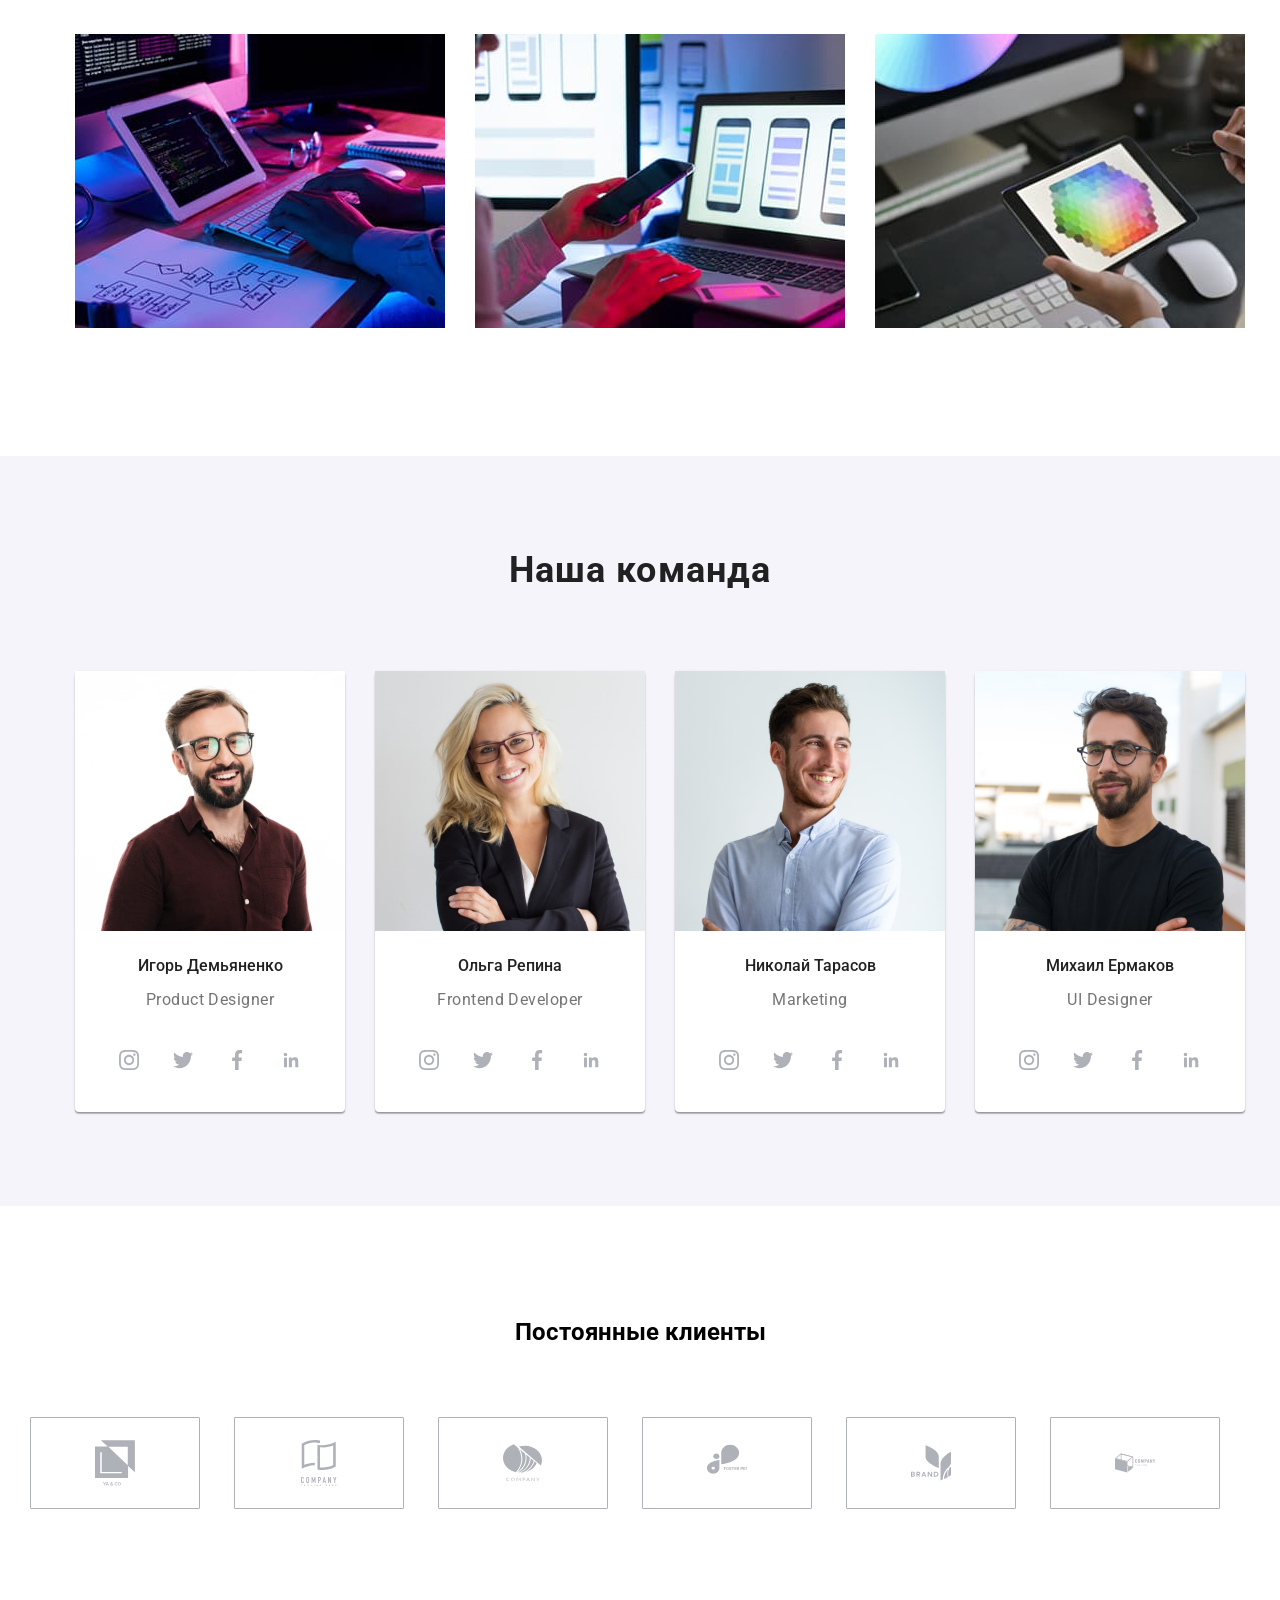
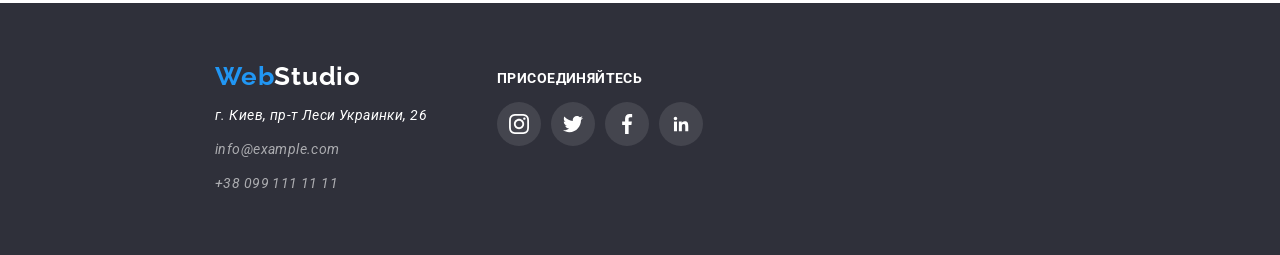
==== commit c5bb7a86: "fix" ====
--- a/index.html
+++ b/index.html
@@ -5,9 +5,7 @@
     <title>WebStudio</title>
     <link
       rel="stylesheet"
-      href="https://cdnjs.cloudflare.com/ajax/libs/modern-normalize/3.0.1/modern-normalize.min.css"
-      integrity="sha512-4G18m5m5f8U/[base64]"
-    />
+      href="https://cdnjs.cloudflare.com/ajax/libs/modern-normalize/3.0.1/modern-normalize.min.css"/>
     <link rel="stylesheet" href="css/style.css" />
     <link rel="preconnect" href="https://fonts.googleapis.com" />
     <link rel="preconnect" href="https://fonts.gstatic.com" crossorigin />
@@ -15,8 +13,6 @@
       href="https://fonts.googleapis.com/css2?family=Roboto:ital,wght@0,100..900;1,100..900&display=swap"
       rel="stylesheet"
     />
-    <link rel="preconnect" href="https://fonts.googleapis.com" />
-    <link rel="preconnect" href="https://fonts.gstatic.com" crossorigin />
     <link
       href="https://fonts.googleapis.com/css2?family=Raleway:ital,wght@0,100..900;1,100..900&display=swap"
       rel="stylesheet"
@@ -32,9 +28,9 @@
         </a>
         <nav>
           <ul class="navigation">
-            <li><a href="index.html" class="nav-link">Студия</a></li>
+            <li><a href="index.html" class="nav-link active">Студия</a></li>
             <li><a href="portfolio.html" class="nav-link">Портфолио</a></li>
-            <li><a href="" class="nav-link">Контакты</a></li>
+            <li><a href="#" class="nav-link">Контакты</a></li>
           </ul>
         </nav>
 
@@ -75,20 +71,23 @@
       <section class="section">
         <div class="container">
           <ul class="section-list">
-            <li>
-              <div class="svg-box">
-                <svg class="section-svg">
-                  <use href="./images/icons.svg#icon-antenna"></use>
-                </svg>
-              </div>
-              <h2 class="section-title-h2">Внимание к деталям</h2>
-              <p class="text-p">
+              <li>
+                  <div class="card">
+                <div class="svg-box">
+                  <svg class="section-svg">
+                    <use href="./images/icons.svg#icon-antenna"></use>
+                  </svg>
+                </div>
+                <h2 class="section-title-h2">Внимание к деталям</h2>
+                <p class="text-p">
                 Идейные соображения, а также начало повседневной работы по
                 формированию позиции.
-              </p>
-            </li>
-
-            <li>
+                </p>
+              </div>
+            </li>
+
+            <li>
+                <div class="card">
               <div class="svg-box">
                 <svg class="section-svg">
                   <use href="./images/icons.svg#icon-clock"></use>
@@ -99,9 +98,11 @@
                 Задача организации, в особенности же рамки и место обучения
                 кадров влечет за собой.
               </p>
-            </li>
-
-            <li>
+              </div>
+            </li>
+
+            <li>
+                <div class="card">
               <div class="svg-box">
                 <svg class="section-svg">
                   <use href="./images/icons.svg#icon-diagram"></use>
@@ -112,9 +113,11 @@
                 Равным образом консультация с широким активом в значительной
                 степени обуславливает.
               </p>
-            </li>
-
-            <li>
+              </div>
+            </li>
+
+            <li>
+                <div class="card">
               <div class="svg-box">
                 <svg class="section-svg">
                   <use href="./images/icons.svg#icon-astronaut"></use>
@@ -125,6 +128,7 @@
                 Значимость этих проблем настолько очевидна, что реализация
                 плановых заданий.
               </p>
+              </div>
             </li>
           </ul>
         </div>
--- a/css/style.css
+++ b/css/style.css
@@ -17,7 +17,7 @@
 }
 
 .container {
-  width: 1200px;
+  width: 1600px;
   margin: 0 auto;
   padding-bottom: 25px;
   padding-top: 24px;
@@ -104,6 +104,10 @@
 }
 
 .nav-link:focus {
+  color: var(--button-fon);
+}
+
+.nav-link.active {
   color: var(--button-fon);
 }
 
@@ -181,6 +185,15 @@
   margin-bottom: 30px;
 }
 
+.section-list {
+  list-style: none;
+  display: grid;
+  grid-template-columns: repeat(4, 1fr);
+  gap: 30px;
+  margin: 0 auto;
+  padding: 0;
+}
+
 .section-svg {
   width: 70px;
   height: 70px;
@@ -193,10 +206,20 @@
   margin: 0 auto;
 }
 
+.card {
+  display: flex;
+  flex-direction: column;
+  gap: 8px;
+  max-width: 250px;
+  padding: 20px;
+}
+
 .text-p {
   color: var(--main-text);
   font-size: 14px;
   line-height: 1.714;
+  word-wrap: break-word;
+  overflow-wrap: break-word;
 }
 
 .section-whatwedo-h2 {
@@ -213,14 +236,6 @@
   padding-top: 50px;
   padding-bottom: 94px;
   margin: 0 auto;
-}
-
-.section-list {
-  list-style: none;
-  display: flex;
-  gap: 30px;
-  margin: 0 auto;
-  text-align: left;
 }
 
 .svg-div {
@@ -330,10 +345,6 @@
   border: 1px solid #eeeeee;
 }
 
-.card {
-  padding: 20px;
-}
-
 .text-portfolio {
   margin: 0 auto;
 }
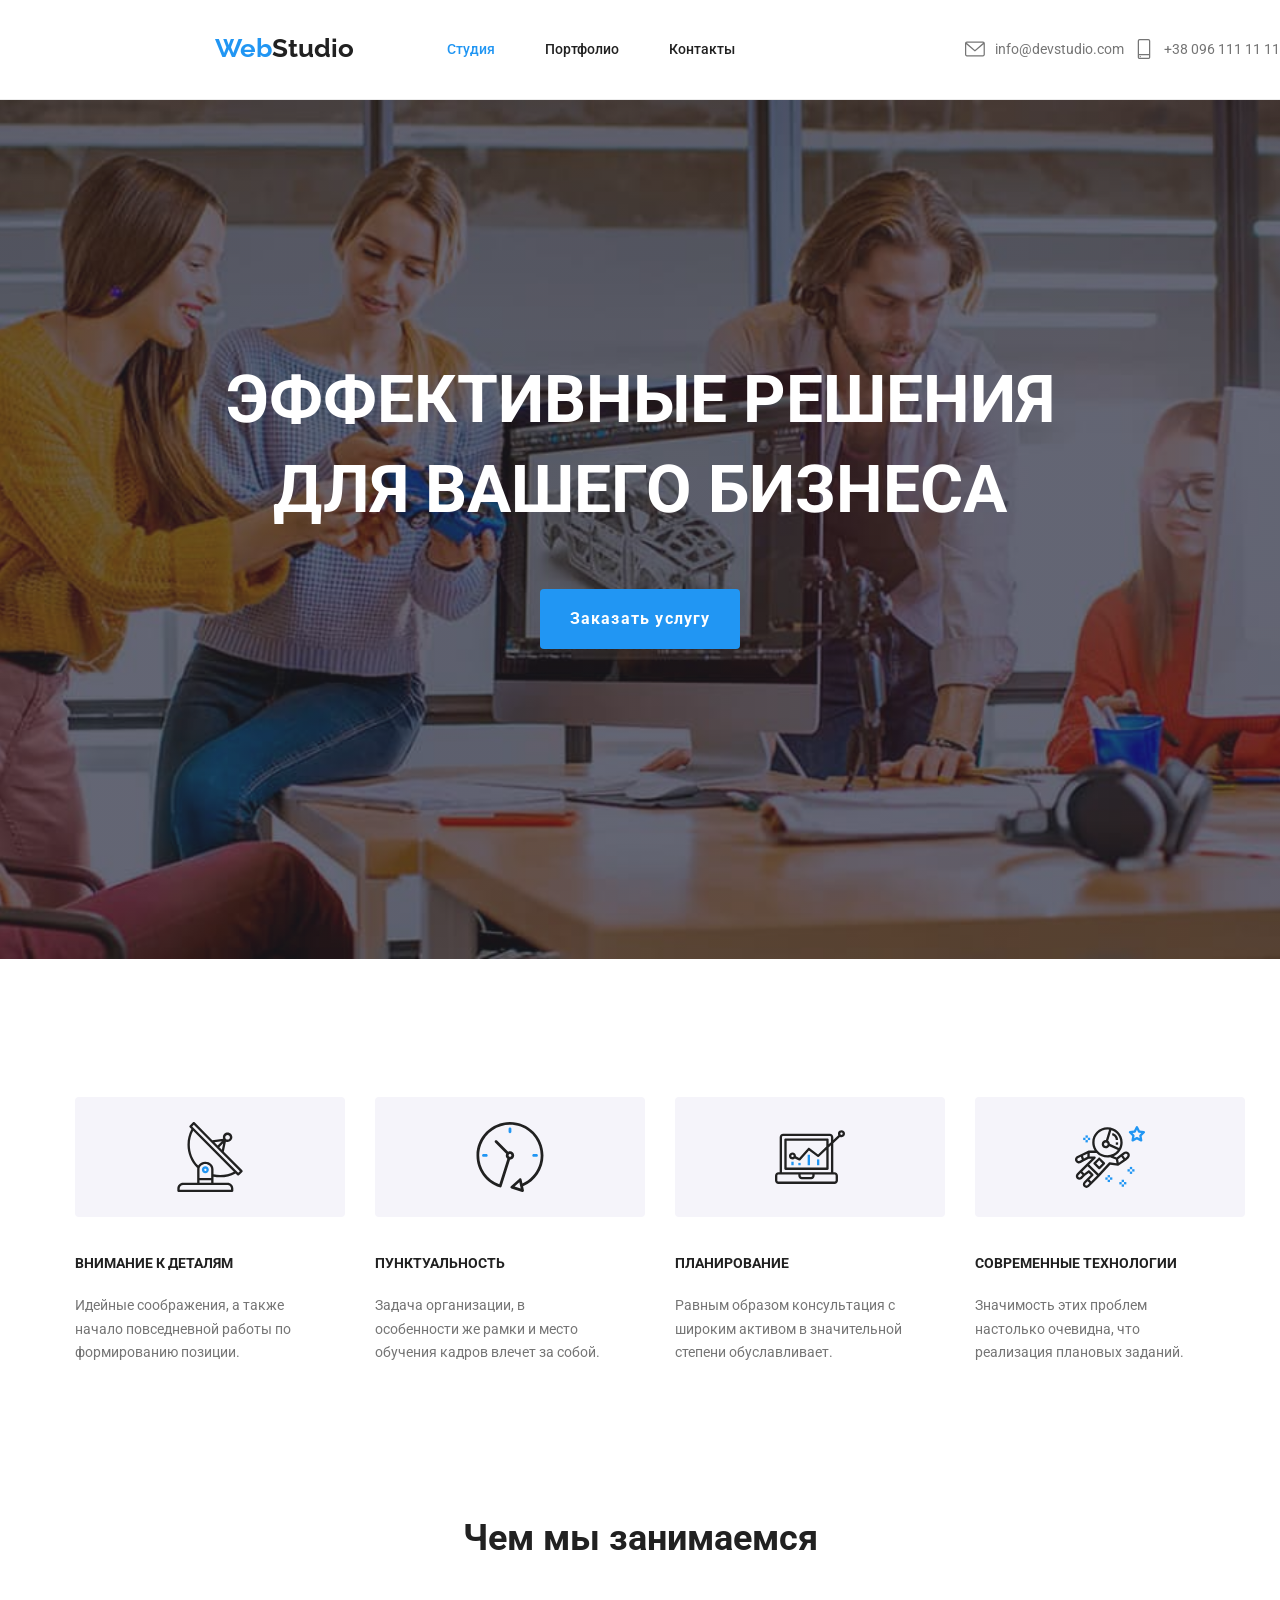
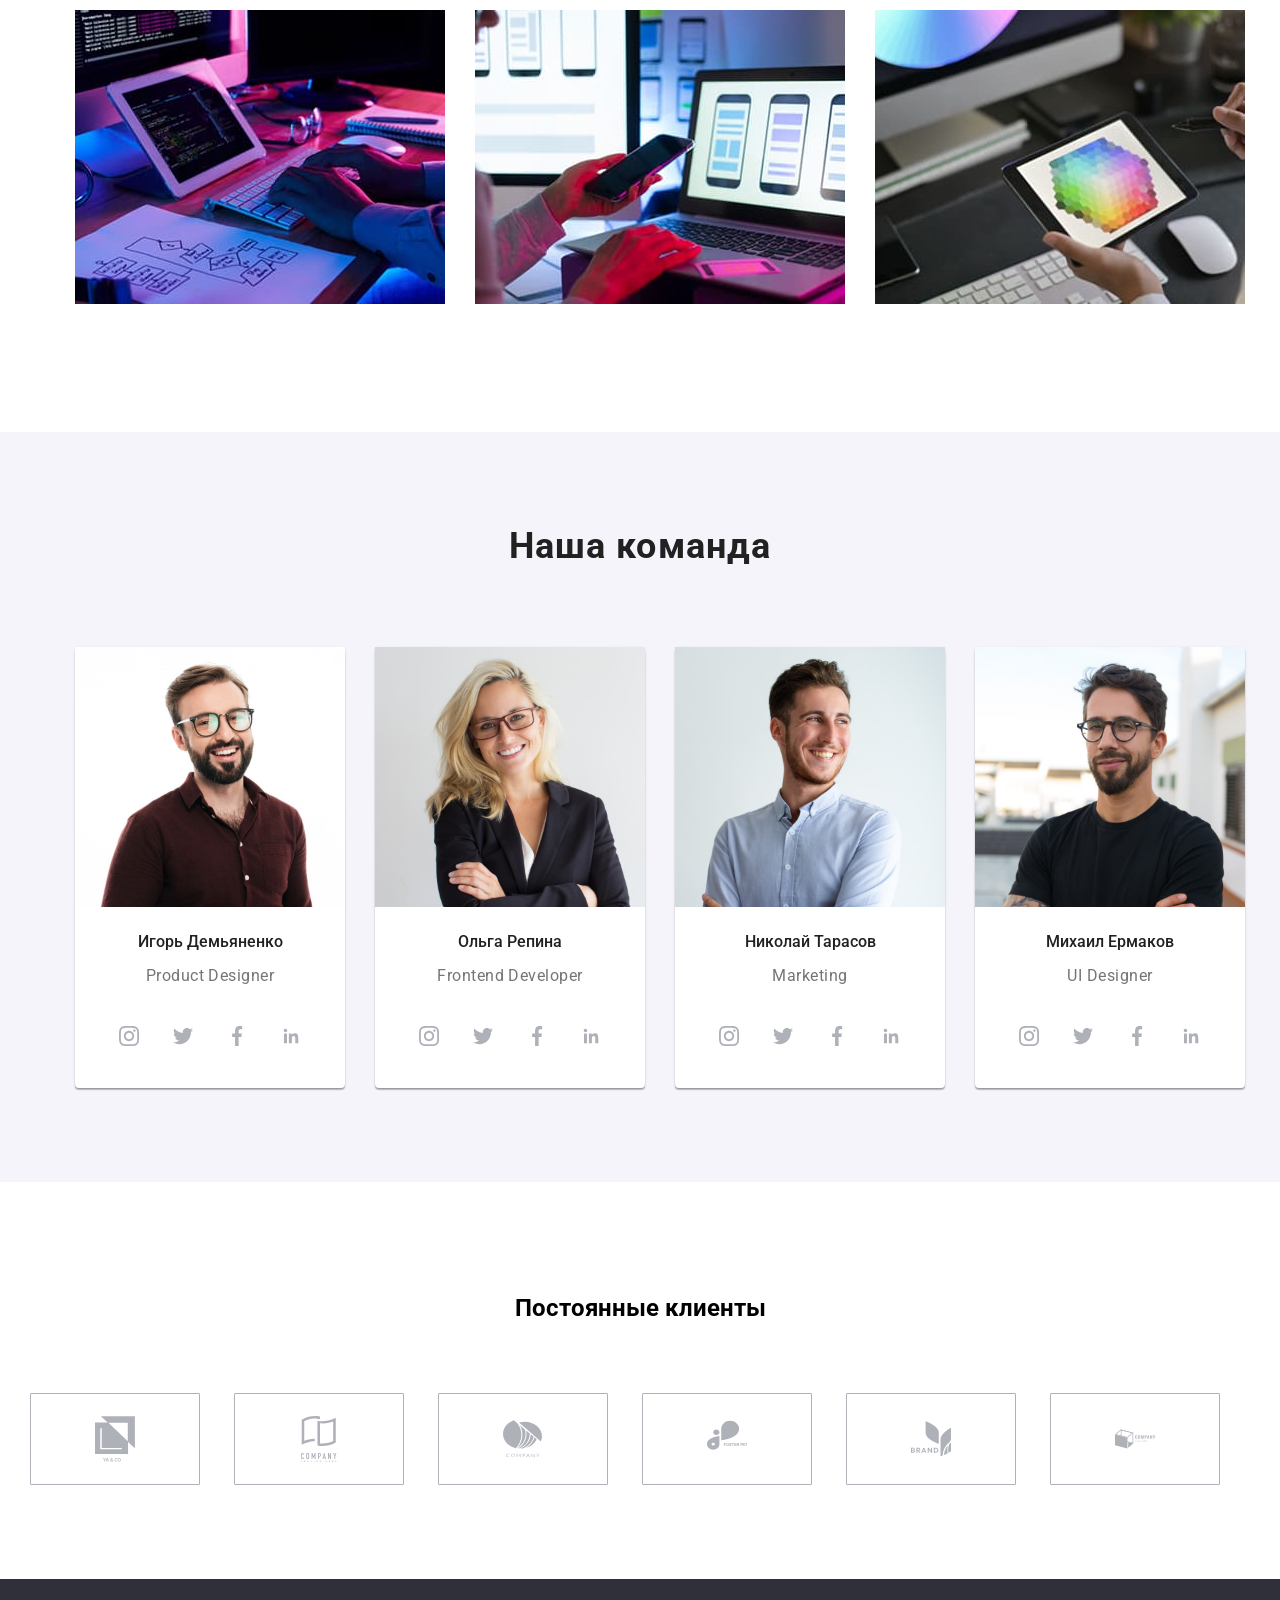
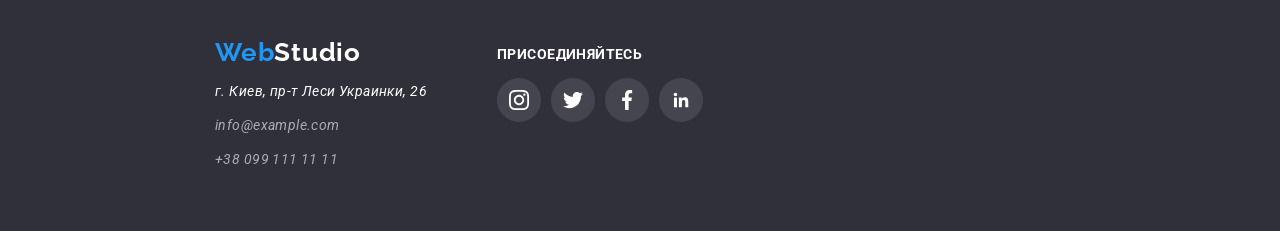
==== commit a41ec729: "fix 2" ====
--- a/index.html
+++ b/index.html
@@ -5,7 +5,8 @@
     <title>WebStudio</title>
     <link
       rel="stylesheet"
-      href="https://cdnjs.cloudflare.com/ajax/libs/modern-normalize/3.0.1/modern-normalize.min.css"/>
+      href="https://cdnjs.cloudflare.com/ajax/libs/modern-normalize/3.0.1/modern-normalize.min.css"
+    />
     <link rel="stylesheet" href="css/style.css" />
     <link rel="preconnect" href="https://fonts.googleapis.com" />
     <link rel="preconnect" href="https://fonts.gstatic.com" crossorigin />
@@ -34,22 +35,20 @@
           </ul>
         </nav>
 
-      <div class="header-contact">
-        <div class="svg-div-header">
-          <svg class="svg-header">
-            <use href="./images/icons.svg#icon-smartphone"></use>
-          </svg>
-          </div>
-          <a href="mailto:info@devstudio.com" class="contact"
-            >info@devstudio.com</a
-          >
-          <div class="svg-div-header">
-          <svg class="svg-header">
-            <use href="./images/icons.svg#icon-envelope-hover"></use>
-          </svg>
-          </div>
-          <a href="tel:+380961111111" class="contact">+38 096 111 11 11</a>
-          </div>
+        <div class="header-contact">
+          <a href="mailto:info@devstudio.com" class="contact">
+            <svg class="svg-header">
+              <use href="./images/icons.svg#icon-envelope-hover"></use>
+            </svg>
+            info@devstudio.com
+          </a>
+
+          <a href="tel:+380961111111" class="contact">
+            <svg class="svg-header">
+              <use href="./images/icons.svg#icon-smartphone"></use>
+            </svg>
+            +38 096 111 11 11
+          </a>
         </div>
       </div>
     </header>
@@ -69,10 +68,10 @@
 
       <!--Особенности-->
       <section class="section">
-        <div class="container">
+        <div class="container-peculiarities">
           <ul class="section-list">
-              <li>
-                  <div class="card">
+            <li>
+              <div class="card">
                 <div class="svg-box">
                   <svg class="section-svg">
                     <use href="./images/icons.svg#icon-antenna"></use>
@@ -80,54 +79,54 @@
                 </div>
                 <h2 class="section-title-h2">Внимание к деталям</h2>
                 <p class="text-p">
-                Идейные соображения, а также начало повседневной работы по
-                формированию позиции.
+                  Идейные соображения, а также начало повседневной работы по
+                  формированию позиции.
                 </p>
               </div>
             </li>
 
             <li>
-                <div class="card">
-              <div class="svg-box">
-                <svg class="section-svg">
-                  <use href="./images/icons.svg#icon-clock"></use>
-                </svg>
-              </div>
-              <h2 class="section-title-h2">Пунктуальность</h2>
-              <p class="text-p">
-                Задача организации, в особенности же рамки и место обучения
-                кадров влечет за собой.
-              </p>
-              </div>
-            </li>
-
-            <li>
-                <div class="card">
-              <div class="svg-box">
-                <svg class="section-svg">
-                  <use href="./images/icons.svg#icon-diagram"></use>
-                </svg>
-              </div>
-              <h2 class="section-title-h2">Планирование</h2>
-              <p class="text-p">
-                Равным образом консультация с широким активом в значительной
-                степени обуславливает.
-              </p>
-              </div>
-            </li>
-
-            <li>
-                <div class="card">
-              <div class="svg-box">
-                <svg class="section-svg">
-                  <use href="./images/icons.svg#icon-astronaut"></use>
-                </svg>
-              </div>
-              <h2 class="section-title-h2">Современные технологии</h2>
-              <p class="text-p">
-                Значимость этих проблем настолько очевидна, что реализация
-                плановых заданий.
-              </p>
+              <div class="card">
+                <div class="svg-box">
+                  <svg class="section-svg">
+                    <use href="./images/icons.svg#icon-clock"></use>
+                  </svg>
+                </div>
+                <h2 class="section-title-h2">Пунктуальность</h2>
+                <p class="text-p">
+                  Задача организации, в особенности же рамки и место обучения
+                  кадров влечет за собой.
+                </p>
+              </div>
+            </li>
+
+            <li>
+              <div class="card">
+                <div class="svg-box">
+                  <svg class="section-svg">
+                    <use href="./images/icons.svg#icon-diagram"></use>
+                  </svg>
+                </div>
+                <h2 class="section-title-h2">Планирование</h2>
+                <p class="text-p">
+                  Равным образом консультация с широким активом в значительной
+                  степени обуславливает.
+                </p>
+              </div>
+            </li>
+
+            <li>
+              <div class="card">
+                <div class="svg-box">
+                  <svg class="section-svg">
+                    <use href="./images/icons.svg#icon-astronaut"></use>
+                  </svg>
+                </div>
+                <h2 class="section-title-h2">Современные технологии</h2>
+                <p class="text-p">
+                  Значимость этих проблем настолько очевидна, что реализация
+                  плановых заданий.
+                </p>
               </div>
             </li>
           </ul>
@@ -185,7 +184,7 @@
               <h3 class="section-title-h3">Игорь Демьяненко</h3>
               <p class="text-team">Product Designer</p>
 
-            <!--SVG соц.сети-->
+              <!--SVG соц.сети-->
               <div class="svg-div">
                 <a href="#" class="icon-svg-link">
                   <svg class="svg-team">
@@ -224,7 +223,7 @@
               <h3 class="section-title-h3">Ольга Репина</h3>
               <p class="text-team">Frontend Developer</p>
 
-            <!--SVG соц.сети-->
+              <!--SVG соц.сети-->
               <div class="svg-div">
                 <a href="#" class="icon-svg-link">
                   <svg class="svg-team">
@@ -328,88 +327,90 @@
                   </svg>
                 </a>
               </div>
-             </li>
-           </ul>
-         </div>
+            </li>
+          </ul>
+        </div>
       </section>
 
       <section class="clients">
         <h1>Постоянные клиенты</h1>
-              <div class="svg-box-client">
-                <svg class="svg-clients">
-                  <use href="./images/icons.svg#icon-group"></use>
-                </svg>
-                </div>
-                <div class="svg-box-client">
-                <svg class="svg-clients">
-                  <use href="./images/icons.svg#icon-group-1"></use>
-                </svg>
-                </div>
-                <div class="svg-box-client">
-                <svg class="svg-clients">
-                  <use href="./images/icons.svg#icon-group-2"></use>
-                </svg>
-                </div>
-                <div class="svg-box-client">
-                <svg class="svg-clients">
-                  <use href="./images/icons.svg#icon-group-3"></use>
-                </svg>
-                </div>
-                <div class="svg-box-client">
-                <svg class="svg-clients">
-                  <use href="./images/icons.svg#icon-group-4"></use>
-                </svg>
-                </div>
-                <div class="svg-box-client">
-                <svg class="svg-clients">
-                  <use href="./images/icons.svg#icon-group-5"></use>
-                </svg>
-                </div>
+        <div class="svg-box-client">
+          <svg class="svg-clients">
+            <use href="./images/icons.svg#icon-group"></use>
+          </svg>
+        </div>
+        <div class="svg-box-client">
+          <svg class="svg-clients">
+            <use href="./images/icons.svg#icon-group-1"></use>
+          </svg>
+        </div>
+        <div class="svg-box-client">
+          <svg class="svg-clients">
+            <use href="./images/icons.svg#icon-group-2"></use>
+          </svg>
+        </div>
+        <div class="svg-box-client">
+          <svg class="svg-clients">
+            <use href="./images/icons.svg#icon-group-3"></use>
+          </svg>
+        </div>
+        <div class="svg-box-client">
+          <svg class="svg-clients">
+            <use href="./images/icons.svg#icon-group-4"></use>
+          </svg>
+        </div>
+        <div class="svg-box-client">
+          <svg class="svg-clients">
+            <use href="./images/icons.svg#icon-group-5"></use>
+          </svg>
+        </div>
       </section>
     </main>
 
     <!--Подвал-->
     <footer class="footer">
       <div class="footer-container">
-      <div class="footer-address">
-        <a href="index.html" class="footer-logo">
-          <span class="logo-web">Web</span>Studio
-        </a>
-        <address>
-          <p class="footer-text">г. Киев, пр-т Леси Украинки, 26</p>
-          <a href="mailto:info@example.com" class="footer-link"
-            >info@example.com</a
-          >
-
-          <a href="tel:+380991111111" class="footer-link">+38 099 111 11 11</a>
-        </address>
+        <div class="footer-address">
+          <a href="index.html" class="footer-logo">
+            <span class="logo-web">Web</span>Studio
+          </a>
+          <address>
+            <p class="footer-text">г. Киев, пр-т Леси Украинки, 26</p>
+            <a href="mailto:info@example.com" class="footer-link"
+              >info@example.com</a
+            >
+
+            <a href="tel:+380991111111" class="footer-link"
+              >+38 099 111 11 11</a
+            >
+          </address>
+        </div>
+        <div class="footer-social">
+          <p class="footer-join">ПРИСОЕДИНЯЙТЕСЬ</p>
+          <div class="footer-join-icon">
+            <div class="icon-box">
+              <svg class="footer-svg">
+                <use href="./images/icons.svg#icon-instagram"></use>
+              </svg>
+            </div>
+            <div class="icon-box">
+              <svg class="footer-svg">
+                <use href="./images/icons.svg#icon-twitter"></use>
+              </svg>
+            </div>
+            <div class="icon-box">
+              <svg class="footer-svg">
+                <use href="./images/icons.svg#icon-facebook"></use>
+              </svg>
+            </div>
+            <div class="icon-box">
+              <svg class="footer-svg">
+                <use href="./images/icons.svg#icon-Ellipse"></use>
+              </svg>
+            </div>
+          </div>
+        </div>
       </div>
-      <div class="footer-social">
-        <p class="footer-join">ПРИСОЕДИНЯЙТЕСЬ</p>
-        <div class="footer-join-icon">
-        <div class="icon-box">
-          <svg class="footer-svg">
-          <use href="./images/icons.svg#icon-instagram"></use>
-        </svg>
-        </div>
-        <div class="icon-box">
-        <svg class="footer-svg"> 
-          <use href="./images/icons.svg#icon-twitter"></use>
-        </svg>
-        </div>
-        <div class="icon-box">
-        <svg class="footer-svg">
-          <use href="./images/icons.svg#icon-facebook"></use>
-        </svg>
-        </div>
-        <div class="icon-box">
-        <svg class="footer-svg">
-          <use href="./images/icons.svg#icon-Ellipse"></use>
-        </svg>
-        </div>
-        </div>
-        </div>
-        </div>
     </footer>
   </body>
 </html>
--- a/css/style.css
+++ b/css/style.css
@@ -14,10 +14,12 @@
 
 .image {
   width: 100%;
+  object-fit: cover;
+  display: block;
 }
 
 .container {
-  width: 1600px;
+  width: 100%;
   margin: 0 auto;
   padding-bottom: 25px;
   padding-top: 24px;
@@ -31,6 +33,13 @@
   margin: 0 auto;
 }
 
+.container-peculiarities {
+  max-width: 1170px;
+  margin: 0 auto;
+  padding-bottom: 25px;
+  padding-top: 24px;
+}
+
 .header {
   display: flex;
   align-items: center;
@@ -48,24 +57,28 @@
   margin-left: auto;
 }
 
-.svg-div-header {
-  display: flex;
-  justify-content: center;
+.contact {
+  display: flex;
+  align-items: center;
+  color: var(--main-text);
+  font-size: 14px;
+  text-decoration: none;
+  gap: 10px;
+}
+
+.contact:hover {
+  color: var(--button-fon);
+}
+
+.contact:focus {
+  color: var(--button-fon);
 }
 
 .svg-header {
   width: 20px;
   height: 20px;
   cursor: pointer;
-  fill: var(--svg-icon);
-}
-
-.svg-header:hover {
-  fill: var(--button-fon);
-}
-
-.svg-header:focus {
-  fill: var(--button-fon);
+  fill: currentColor;
 }
 
 .logo {
@@ -108,16 +121,6 @@
 }
 
 .nav-link.active {
-  color: var(--button-fon);
-}
-
-.contact {
-  color: var(--main-text);
-  font-size: 14px;
-  text-decoration: none;
-}
-
-.contact:hover {
   color: var(--button-fon);
 }
 
@@ -170,7 +173,6 @@
   font-size: 14px;
   font-weight: 700;
   text-transform: uppercase;
-  gap: 10px;
   margin: 0;
 }
 
@@ -188,6 +190,7 @@
 .section-list {
   list-style: none;
   display: grid;
+  justify-content: center;
   grid-template-columns: repeat(4, 1fr);
   gap: 30px;
   margin: 0 auto;
@@ -210,7 +213,7 @@
   display: flex;
   flex-direction: column;
   gap: 8px;
-  max-width: 250px;
+  width: 270px;
   padding: 20px;
 }
 
@@ -264,6 +267,10 @@
 
 .icon-svg-link:hover {
   background-color: var(--button-fon);
+}
+
+.icon-svg-link:hover .svg-team {
+  fill: var(--text);
 }
 
 .svg-team {
@@ -324,12 +331,13 @@
   font-size: 18px;
   line-height: 36px;
   font-weight: 700;
+  margin: 0 0 8px 0;
 }
 
 .portfolio-project-list {
   list-style: none;
   display: grid;
-  grid-template-columns: auto auto auto;
+  grid-template-columns: repeat(3, 1fr);
   justify-content: center;
   gap: 30px;
   margin: 0 auto;
@@ -339,25 +347,64 @@
 }
 
 .section-team-li2 {
+  width: 370px;
   background-color: #ffffff;
   gap: 4px;
   padding: 0;
+  display: flex;
+  flex-direction: column;
   border: 1px solid #eeeeee;
 }
 
-.text-portfolio {
-  margin: 0 auto;
+.section-team-li2:hover {
+  box-shadow:
+    1px 4px 6px 0px rgba(0, 0, 0, 0.16),
+    0px 4px 4px 0px rgba(0, 0, 0, 0.06),
+    0px 1px 1px 0px rgba(0, 0, 0, 0.12);
+  cursor: pointer;
 }
 
 .filters-list {
   list-style: none;
   display: flex;
   justify-content: center;
-  gap: 9px;
+  gap: 12px;
   text-align: center;
   margin: 0 auto;
   padding-top: 94px;
   margin-bottom: 34px;
+}
+
+.button-portfolio {
+  cursor: pointer;
+  display: flex;
+  justify-content: center;
+  color: var(--text-headings);
+  background-color: var(--first-fon-button);
+  font-family: var(--main-font);
+  font-weight: 500;
+  font-size: 16px;
+  padding: 6px 22px;
+  border: none;
+  border-radius: 4px;
+}
+
+.button-portfolio:hover {
+  background-color: var(--button-fon);
+  color: var(--text);
+}
+
+.button-portfolio:focus {
+  background-color: var(--button-fon);
+  color: var(--text);
+}
+
+.card-portfolio {
+  padding: 20px 24px;
+  display: flex;
+  object-fit: cover;
+  flex-direction: column;
+  gap: 8px;
 }
 
 .text-portfolio {
@@ -391,7 +438,11 @@
   height: 46px;
 }
 
-.svg-clients:hover {
+.svg-box-client:hover {
+  border-color: var(--button-fon);
+}
+
+.svg-box-client:hover .svg-clients {
   fill: var(--button-fon);
 }
 
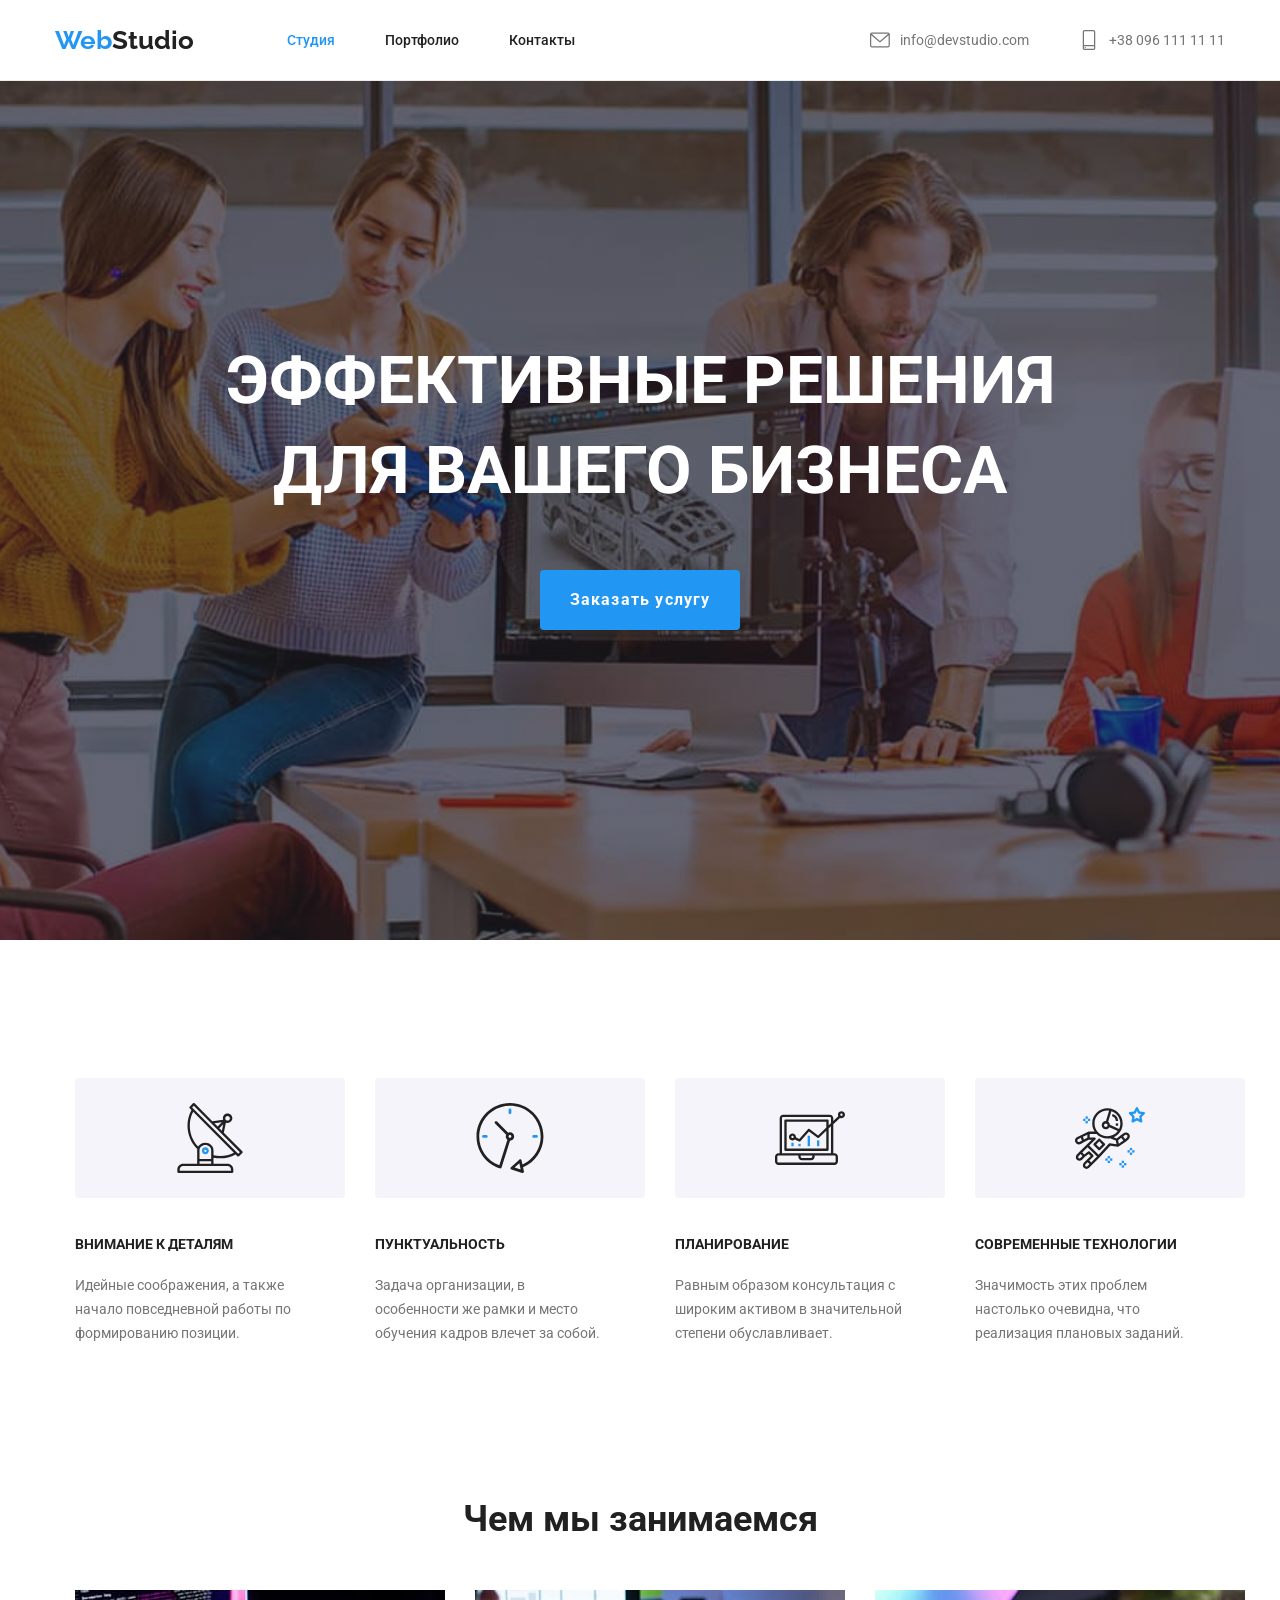
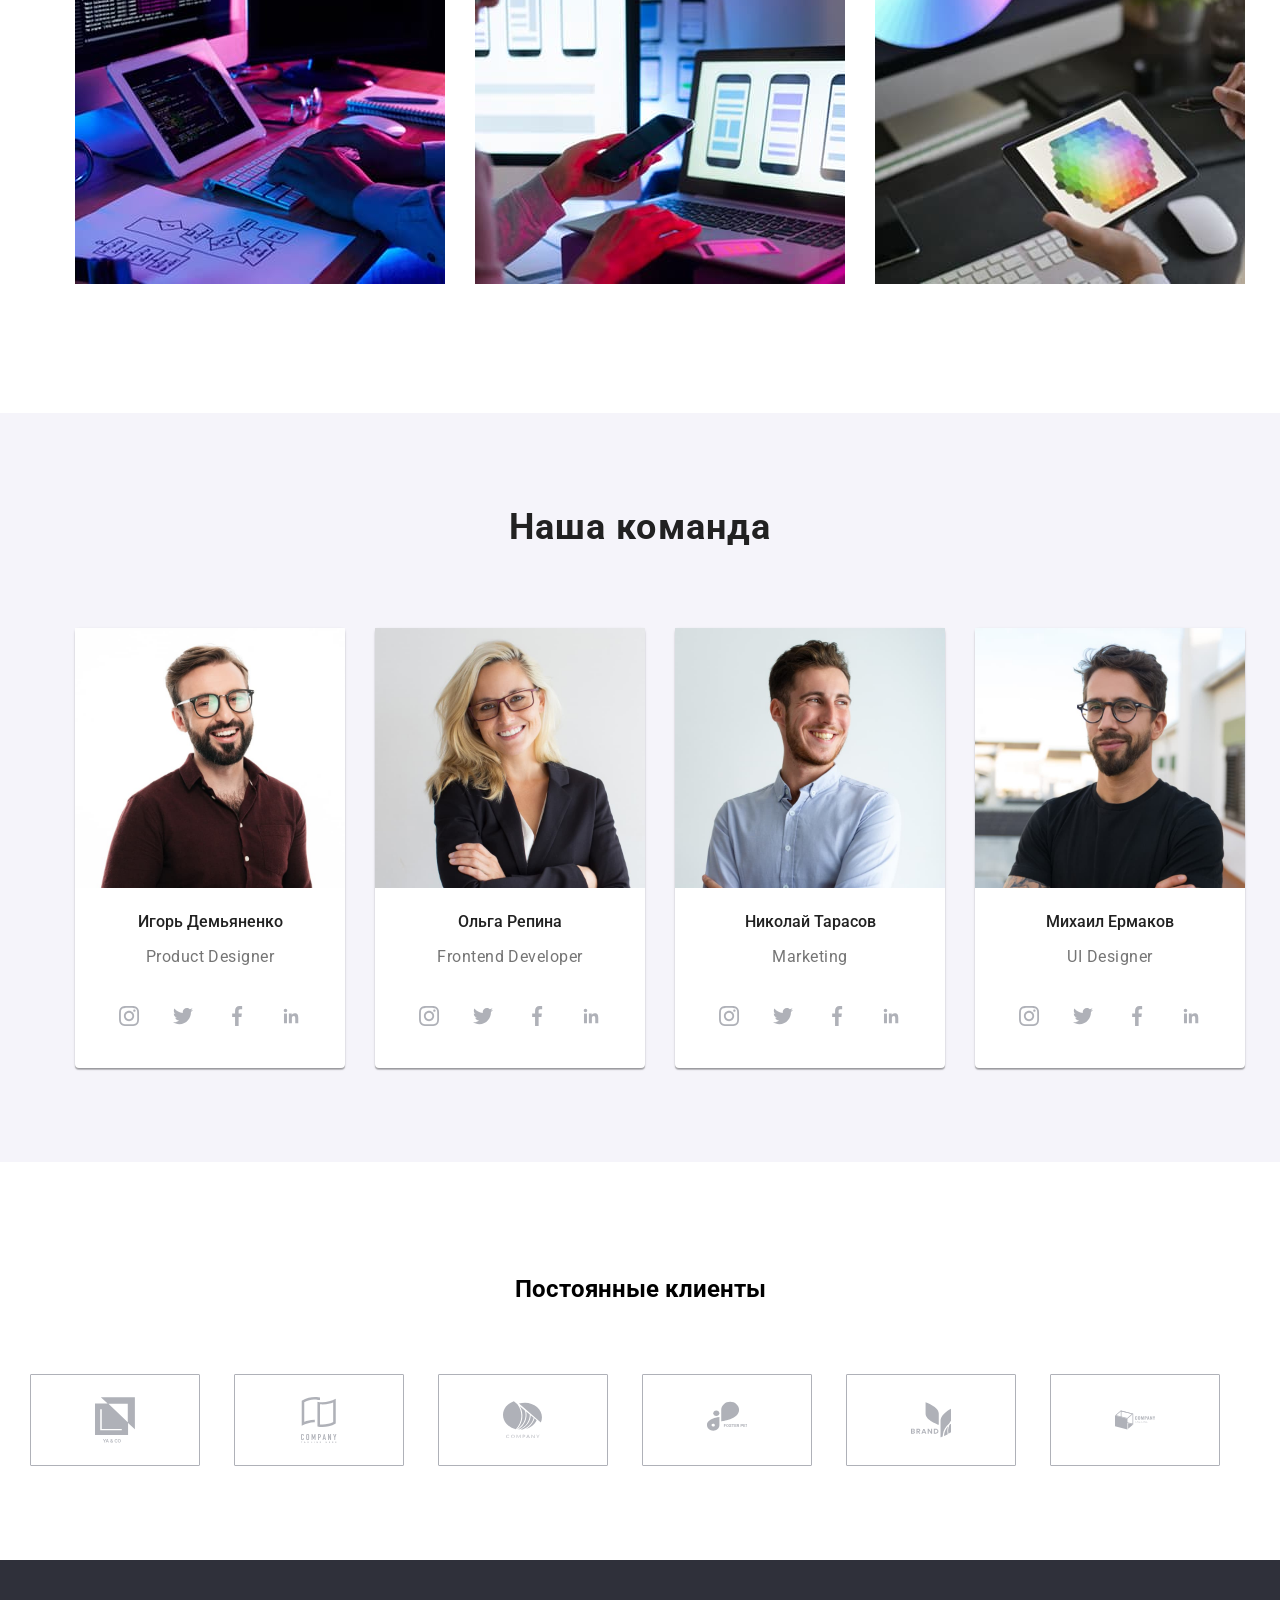
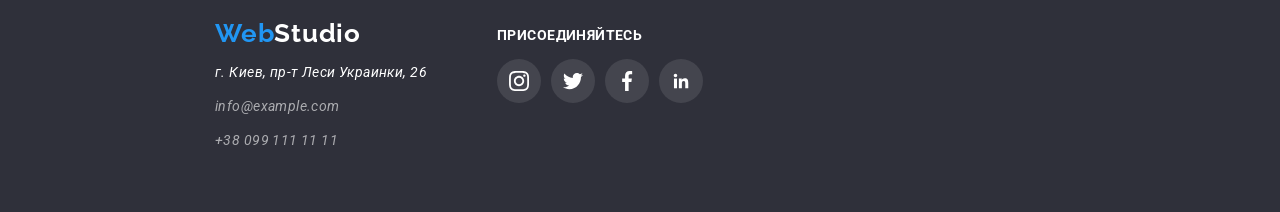
==== commit cc8a7e3a: "fix3" ====
--- a/index.html
+++ b/index.html
@@ -23,7 +23,7 @@
   <body>
     <!--Верхняя линия-->
     <header class="header">
-      <div class="container">
+      <div class="header-container">
         <a href="index.html" class="logo">
           <span class="logo-web">Web</span>Studio
         </a>
--- a/css/style.css
+++ b/css/style.css
@@ -18,6 +18,15 @@
   display: block;
 }
 
+.header-container {
+  max-width: 1170px;
+  margin: 0 auto;
+  padding: 0;
+  display: flex;
+  align-items: center;
+  height: 80px;
+}
+
 .container {
   width: 100%;
   margin: 0 auto;
@@ -41,19 +50,14 @@
 }
 
 .header {
-  display: flex;
-  align-items: center;
-  justify-content: space-between;
-  margin: 0 auto;
   background-color: var(--text);
   border-bottom: 1px solid var(--line-color);
-  padding-left: 215px;
 }
 
 .header-contact {
   display: flex;
   align-items: center;
-  gap: 10px;
+  gap: 50px;
   margin-left: auto;
 }
 
@@ -87,6 +91,9 @@
   font-size: 26px;
   text-decoration: none;
   color: var(--text-headings);
+  margin-right: 93px;
+  line-height: 1;
+  letter-spacing: 3%;
 }
 
 .logo-web {
@@ -101,7 +108,7 @@
   list-style: none;
   display: flex;
   gap: 50px;
-  margin-left: 93px;
+  margin: 0;
   padding: 0;
 }
 
